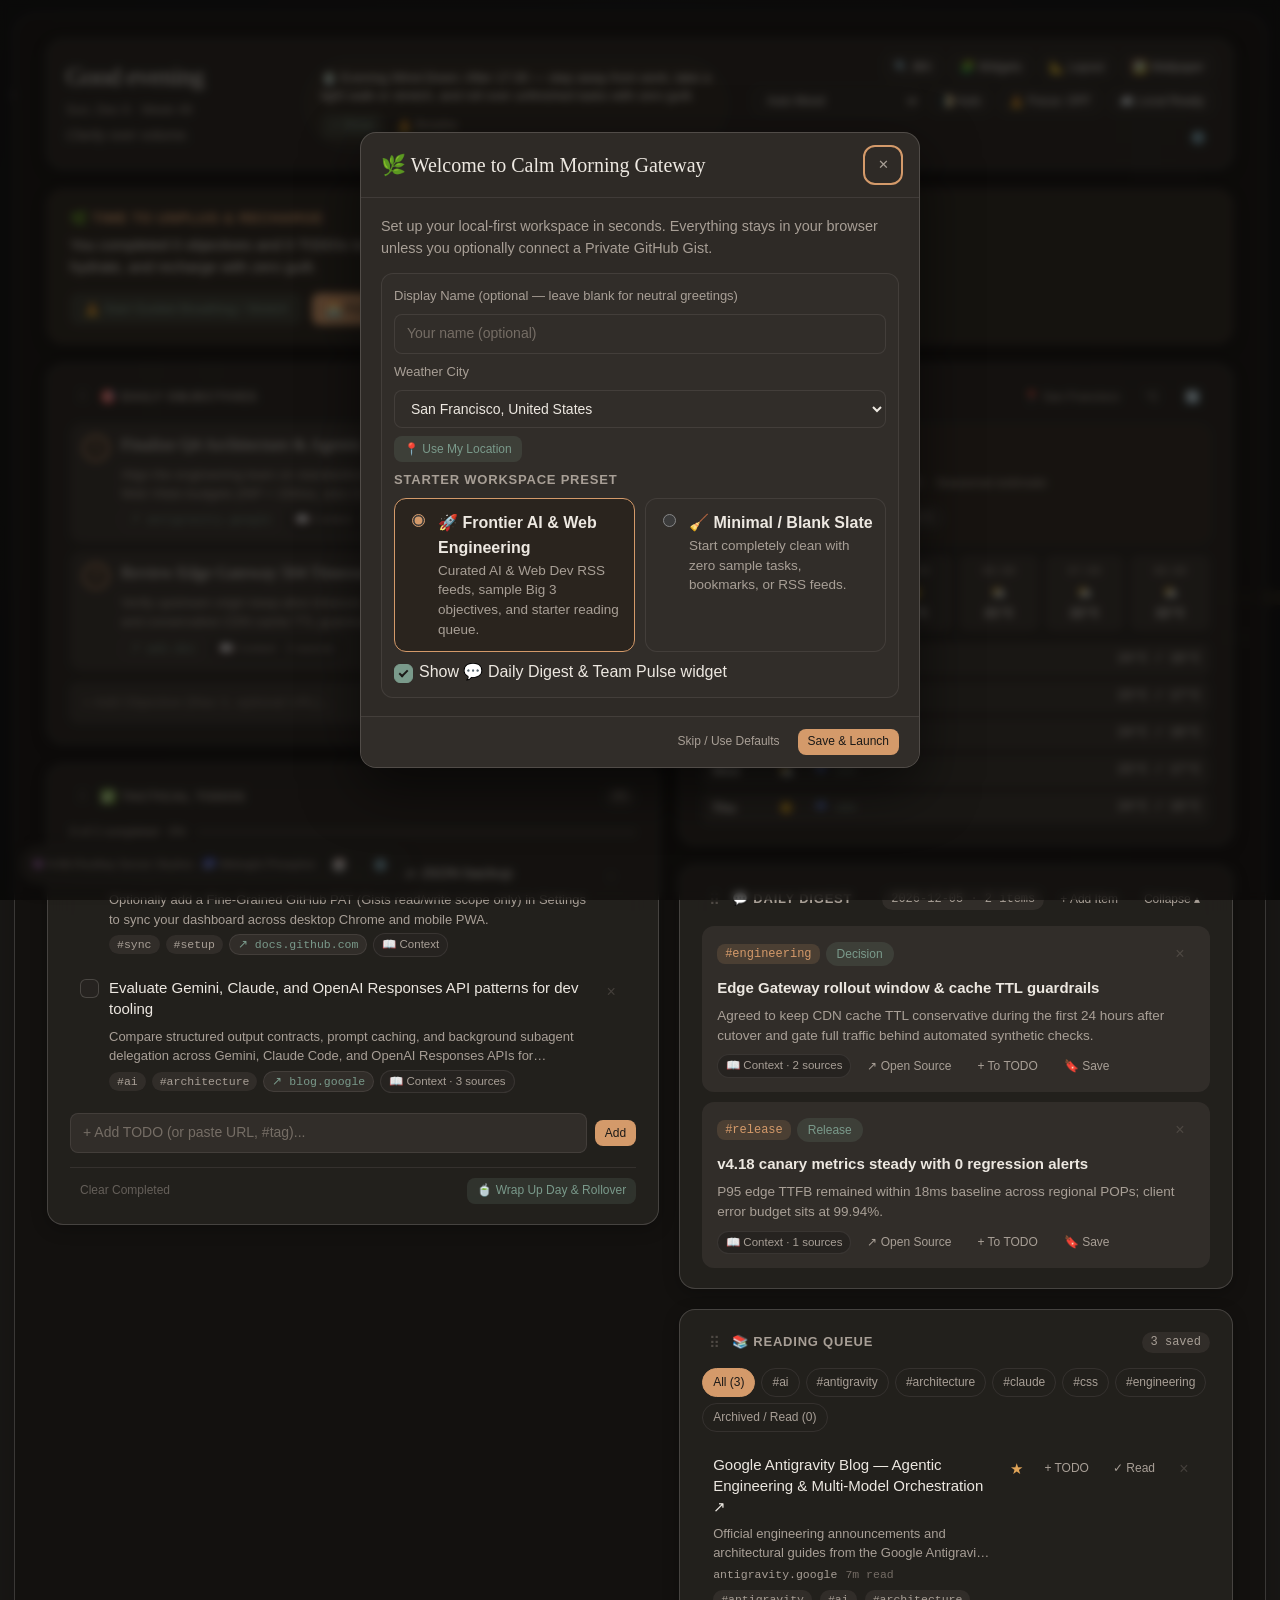
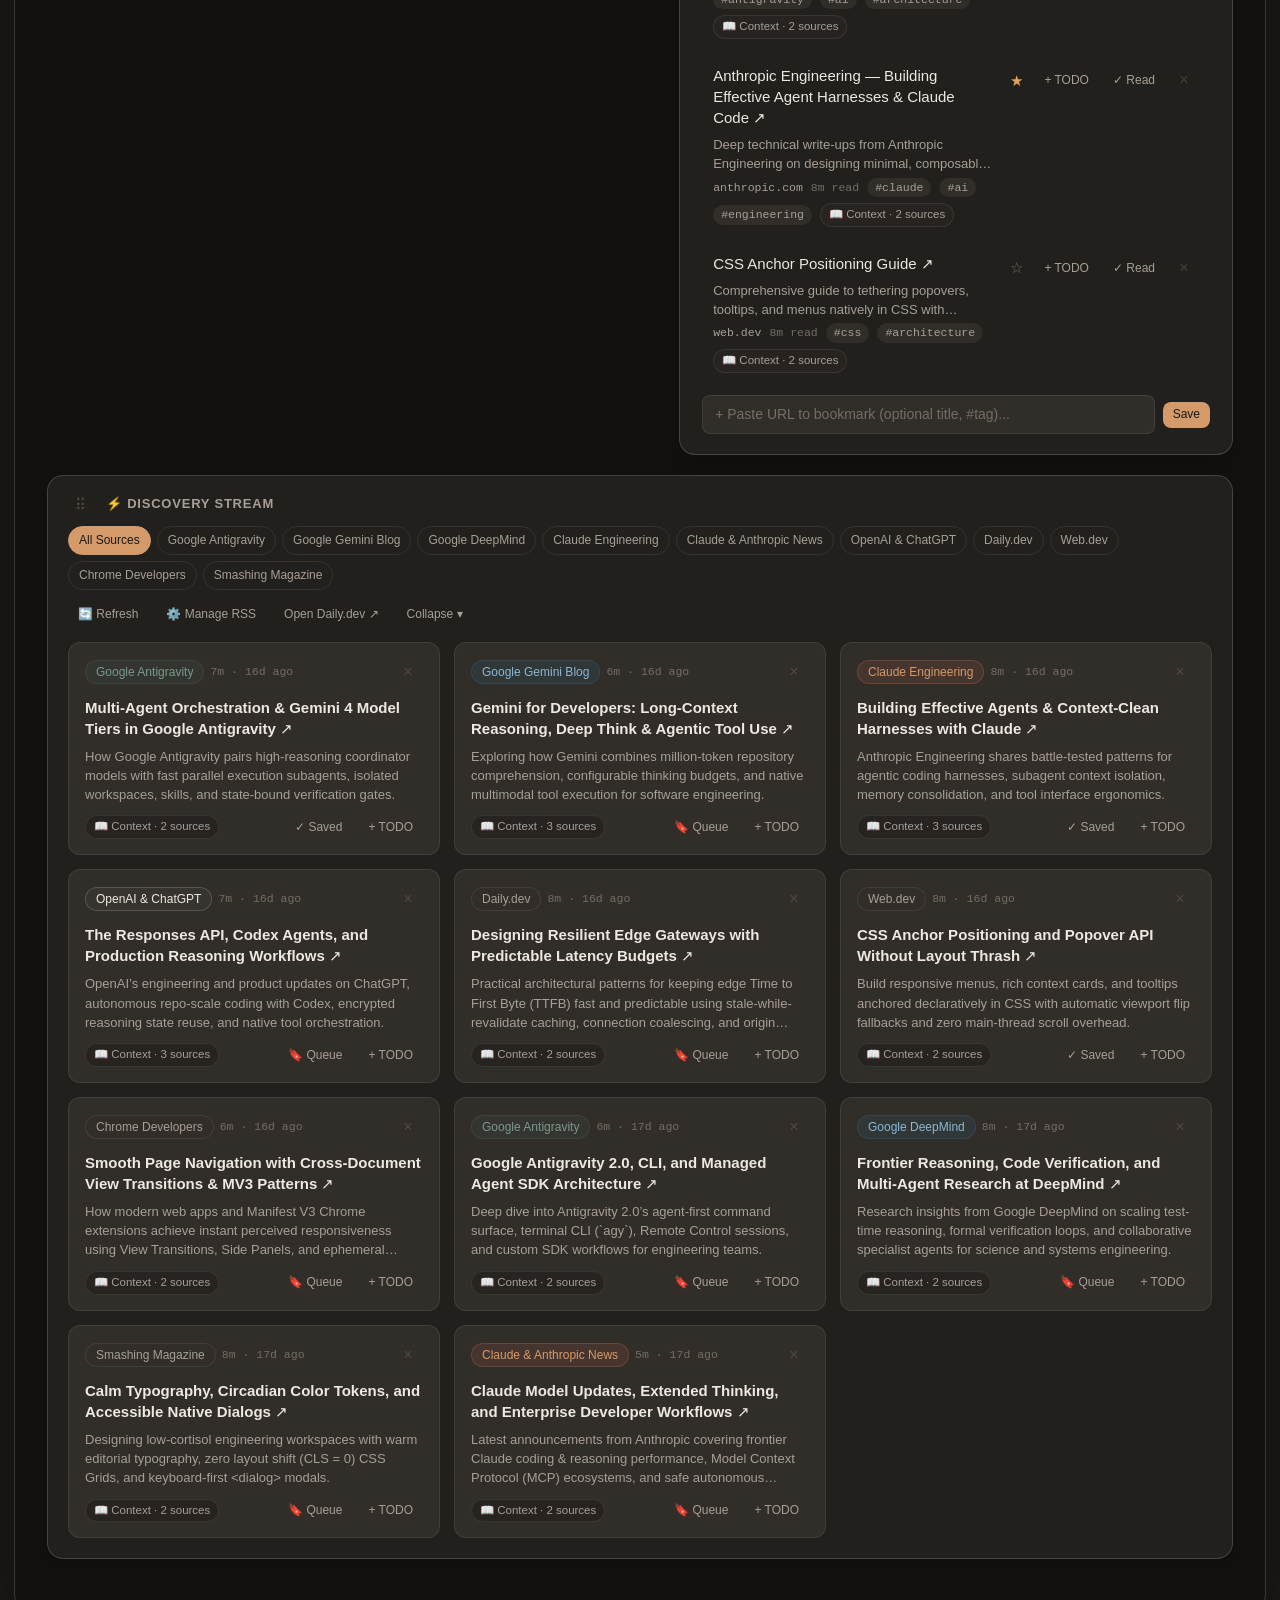
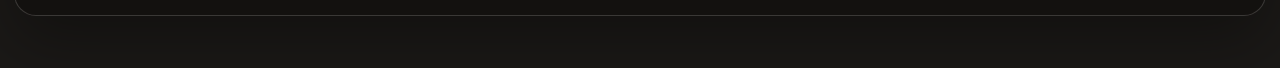
==== index.html @ 8f812d96 "feat: initial public release of Calm Morning Gateway v1.3.0" ====
<!doctype html>
<html lang="en" data-view="newtab" data-mood="morning" data-theme="auto" data-focus="false" data-active-tab="focus" data-layout-edit="false" data-bg-glass="true">
<head>
  <meta charset="utf-8" />
  <meta name="viewport" content="width=device-width, initial-scale=1, viewport-fit=cover" />
  <title>Calm Morning Gateway</title>
  <meta name="description" content="Warm, mindful daily objectives, tactical TODOs, daily digest, weather & widget store, customizable layout, and circadian nerdy wallpapers." />
  <meta name="theme-color" content="#4A6B5D" />
  <meta name="apple-mobile-web-app-capable" content="yes" />
  <meta name="apple-mobile-web-app-status-bar-style" content="default" />
  <meta name="apple-mobile-web-app-title" content="Calm Gateway" />
  <link rel="manifest" href="pwa-manifest.json" />
  <link rel="icon" type="image/png" sizes="48x48" href="icons/icon-48.png" />
  <link rel="apple-touch-icon" sizes="128x128" href="icons/icon-128.png" />
  <link rel="stylesheet" href="css/tokens.css" />
  <link rel="stylesheet" href="css/layout.css" />
  <link rel="stylesheet" href="css/components.css" />
</head>
<body>
  <!-- Ambient Daily-Switching & Time-of-Day Nerdy Background Layer -->
  <div class="gateway-bg-layer" id="gateway-bg-layer" aria-hidden="true">
    <img class="gateway-bg-img is-pixel-art" id="gateway-bg-img" alt="" />
    <div class="gateway-bg-tint" id="gateway-bg-tint"></div>
  </div>

  <div class="gateway-shell" id="gateway-shell" data-active-tab="focus">
    <!-- Top Mindful Header & Wellness Bar -->
    <header class="gateway-header">
      <div class="header-greeting-group">
        <div class="header-greeting-row">
          <h1 class="header-greeting" id="header-greeting">Good morning</h1>
          <span class="header-date" id="header-date"></span>
        </div>
        <p class="header-quote" id="focus-theme-display" role="button" tabindex="0" title="Click to edit daily focus motto">Clarity over volume.</p>
        <form class="quick-add-form" id="focus-theme-form" hidden>
          <input type="text" class="quick-input" id="focus-theme-input" aria-label="Edit daily focus motto" maxlength="120" placeholder="Enter your calm focus motto..." />
          <button type="submit" class="btn btn-primary btn-sm">Save</button>
          <button type="button" class="btn btn-ghost btn-sm" id="focus-theme-cancel-btn">Cancel</button>
        </form>
      </div>

      <div class="wellness-pill" id="wellness-pill" role="region" aria-label="Mindful wellness prompt">
        <span class="wellness-pill-text" id="wellness-pill-text">🌿 Mindful Stretch: Roll your shoulders gently and breathe.</span>
        <span class="wellness-pill-actions">
          <button type="button" class="btn btn-calm btn-sm" id="wellness-done-btn" title="Log break taken">✓ Done</button>
          <button type="button" class="btn btn-ghost btn-sm" id="wellness-breathe-btn" title="Open 60-second breathing guide (w)">🧘 Breathe</button>
        </span>
      </div>

      <div class="header-controls">
        <button type="button" class="btn btn-sm" id="cmd-palette-btn" title="Open Command & Search Palette (⌘K / Ctrl+K)">🔍 ⌘K</button>
        <button type="button" class="btn btn-sm" id="widget-store-btn" title="Open Widget Store — Add or Remove Widgets (u)">🧩 Widgets</button>
        <button type="button" class="btn btn-sm" id="layout-edit-btn" aria-pressed="false" title="Rearrange Components & Customize Layout (l)">📐 Layout</button>
        <button type="button" class="btn btn-sm" id="bg-settings-btn" title="Configure Daily Nerdy Wallpaper & Mood (g)">🖼️ Wallpaper</button>
        <label class="sr-only" for="mood-select">Circadian Mood</label>
        <select class="btn btn-sm" id="mood-select" aria-label="Circadian Mood" title="Select circadian mood (m to cycle)">
          <option value="auto">Auto Mood</option>
          <option value="morning">🌅 Morning Warmth</option>
          <option value="deep-work">🧘 Deep Work Flow</option>
          <option value="evening">🍵 Evening Wind-Down</option>
        </select>
        <button type="button" class="btn btn-sm" id="theme-toggle-btn" title="Cycle Light / Dark theme">🌓 Auto</button>
        <button type="button" class="btn btn-sm" id="focus-mode-btn" aria-pressed="false" title="Toggle Deep-Work Focus Mode (f)">🧘 Focus: OFF</button>
        <button type="button" class="btn btn-sm" id="sync-status-btn" title="Sync with Private GitHub Gist">☁️ Local Ready</button>
        <button type="button" class="btn btn-icon" id="settings-btn" aria-label="Gateway & Sync Settings" title="Sync & Gateway Settings">⚙️</button>
      </div>
    </header>

    <!-- Interactive Layout Customization Banner (visible when 📐 Layout mode is ON) -->
    <section class="layout-customize-bar" id="layout-customize-bar" aria-label="Customize dashboard layout" hidden>
      <div class="layout-customize-hint">
        <span class="pill-badge is-calm">📐 Layout Edit Mode</span>
        <span>Drag any card's <strong>⠿</strong> handle across zones, press <strong>Space</strong> on <strong>⠿</strong> for keyboard arrows, or use the quick zone buttons on each widget.</span>
      </div>
      <div class="inline-add-row">
        <button type="button" class="btn btn-calm btn-sm" id="layout-open-store-btn">🧩 + Add / Remove Widgets</button>
        <button type="button" class="btn btn-ghost btn-sm" id="layout-reset-btn">↺ Reset Default Layout</button>
        <button type="button" class="btn btn-primary btn-sm" id="layout-done-btn">✓ Done</button>
      </div>
    </section>

    <!-- Evening Wind-Down Anti-Overwork Guardian Banner (17:30+) -->
    <section class="evening-guardian-banner" id="evening-guardian-banner" aria-labelledby="evening-guardian-heading" hidden>
      <div class="evening-guardian-content">
        <h2 class="evening-guardian-title" id="evening-guardian-heading">🌿 Time to Unplug &amp; Recharge</h2>
        <p class="evening-guardian-text" id="evening-guardian-text">
          Stepping away protects your creative energy. Take 5 minutes to stretch, hydrate, and close work tabs.
        </p>
      </div>
      <div class="evening-guardian-actions">
        <button type="button" class="btn btn-calm" id="evening-breathe-btn">🧘 Start Guided Breathing / Stretch</button>
        <button type="button" class="btn btn-primary" id="evening-rollover-btn">🌅 Roll Over Remaining Tasks to Tomorrow</button>
      </div>
    </section>

    <!-- Zone 1: Full-Width Top Deck -->
    <div
      class="widget-zone widget-zone-wide"
      id="zone-top"
      data-zone="top"
      data-zone-placeholder="⤢ Full-Width Top Deck — Drag or move any widget here"
    ></div>

    <!-- Zones 2 & 3: Main 2-Column Workspace Grid -->
    <main class="gateway-grid" id="gateway-grid">
      <!-- Left Column -->
      <div
        class="col-execution widget-zone"
        id="zone-left"
        data-zone="left"
        data-zone-placeholder="← Left Column — Drag or move any widget here"
      >
        <!-- Widget: Daily Objectives ("The Big 3") -->
        <section class="card-panel" id="widget-objectives" data-widget-id="objectives" data-mobile-section="focus" aria-labelledby="objectives-heading">
          <div class="card-header">
            <div class="card-title-group">
              <button type="button" class="widget-drag-handle" data-drag-widget="objectives" aria-pressed="false" aria-label="Drag or press Space to reorder Daily Objectives" title="Drag to rearrange · Space + Arrow keys">⠿</button>
              <h2 class="card-title" id="objectives-heading">🎯 Daily Objectives</h2>
            </div>
            <span class="card-badge" id="objectives-badge">0 of 3</span>
          </div>
          <div class="widget-layout-bar" data-layout-bar="objectives"></div>
          <div class="card-body">
            <ul class="objective-list" id="objective-list"></ul>
            <p class="pill-badge is-warning" id="objective-guardrail-hint" hidden>3/3 set — keep focus light</p>
            <form class="quick-add-form" id="objective-add-form">
              <input type="text" class="quick-input" id="objective-input" placeholder="+ Add Objective (Max 3, optional URL)..." aria-label="Add daily objective" />
              <button type="submit" class="btn btn-primary btn-sm">Add</button>
            </form>
          </div>
        </section>

        <!-- Widget: Tactical TODOs -->
        <section class="card-panel" id="widget-todos" data-widget-id="todos" data-mobile-section="focus" aria-labelledby="todos-heading">
          <div class="card-header">
            <div class="card-title-group">
              <button type="button" class="widget-drag-handle" data-drag-widget="todos" aria-pressed="false" aria-label="Drag or press Space to reorder Tactical TODOs" title="Drag to rearrange · Space + Arrow keys">⠿</button>
              <h2 class="card-title" id="todos-heading">✅ Tactical TODOs</h2>
            </div>
            <span class="card-badge" id="todos-badge">0%</span>
          </div>
          <div class="widget-layout-bar" data-layout-bar="todos"></div>
          <div class="card-body">
            <div class="progress-strip">
              <span id="todos-progress-label">0 of 0 completed · 0%</span>
              <div class="progress-bar-track" aria-hidden="true">
                <div class="progress-bar-fill" id="todos-progress-fill"></div>
              </div>
            </div>
            <ul class="todo-list" id="todo-list"></ul>
            <form class="quick-add-form" id="todo-add-form">
              <input type="text" class="quick-input" id="todo-input" placeholder="+ Add TODO (or paste URL, #tag)..." aria-label="Add tactical TODO" />
              <button type="submit" class="btn btn-primary btn-sm">Add</button>
            </form>
          </div>
          <div class="card-footer">
            <button type="button" class="btn btn-ghost btn-sm" id="clear-completed-todos-btn">Clear Completed</button>
            <button type="button" class="btn btn-calm btn-sm" id="rollover-day-btn">🍵 Wrap Up Day &amp; Rollover</button>
          </div>
        </section>
      </div>

      <!-- Right Column -->
      <div
        class="col-knowledge widget-zone"
        id="zone-right"
        data-zone="right"
        data-zone-placeholder="→ Right Column — Drag or move any widget here"
      >
        <!-- Widget: Weather Forecast -->
        <section class="card-panel" id="widget-weather" data-widget-id="weather" data-mobile-section="focus" aria-labelledby="weather-heading">
          <div class="card-header">
            <div class="card-title-group">
              <button type="button" class="widget-drag-handle" data-drag-widget="weather" aria-pressed="false" aria-label="Drag or press Space to reorder Weather Forecast" title="Drag to rearrange · Space + Arrow keys">⠿</button>
              <h2 class="card-title" id="weather-heading">🌤️ Weather Forecast</h2>
            </div>
            <div class="digest-actions">
              <button type="button" class="btn btn-ghost btn-sm" id="weather-city-toggle-btn" aria-expanded="false" title="Change city or location">📍 Weather City</button>
              <button type="button" class="btn btn-ghost btn-sm" id="weather-unit-btn" title="Switch Celsius / Fahrenheit">°C</button>
              <button type="button" class="btn btn-icon btn-sm" id="weather-refresh-btn" aria-label="Refresh weather forecast" title="Refresh weather">🔄</button>
            </div>
          </div>
          <div class="widget-layout-bar" data-layout-bar="weather"></div>
          <div class="card-body">
            <!-- Collapsible City Picker & Search -->
            <div class="inline-add-panel" id="weather-city-panel" hidden>
              <form class="quick-add-form" id="weather-search-form">
                <input type="search" class="quick-input" id="weather-city-input" placeholder="Search city (e.g. London, Tokyo, San Francisco)..." autocomplete="off" aria-label="Search weather city" />
                <button type="submit" class="btn btn-primary btn-sm">Search</button>
                <button type="button" class="btn btn-calm btn-sm" id="weather-geo-btn" title="Use browser geolocation">📍 My Location</button>
              </form>
              <div class="preset-chips-grid" id="weather-preset-cities"></div>
              <ul class="weather-search-results" id="weather-search-results"></ul>
            </div>

            <div class="weather-hero" id="weather-hero">
              <div class="weather-primary">
                <span class="weather-big-icon" id="weather-current-icon">⛅</span>
                <div>
                  <div class="weather-temp-value" id="weather-current-temp">--°C</div>
                  <div class="weather-condition-label" id="weather-current-desc">Loading forecast…</div>
                </div>
              </div>
              <div class="weather-stats-grid" id="weather-stats-grid"></div>
            </div>

            <div class="weather-hourly-strip" id="weather-hourly-strip" aria-label="Upcoming hourly forecast"></div>
            <ul class="weather-daily-list" id="weather-daily-list" aria-label="5-day weather forecast"></ul>
          </div>
        </section>

        <!-- Widget: Daily Digest & Team Pulse (Default Collapsed to 5 Items) -->
        <section class="card-panel" id="widget-slack" data-widget-id="slack" data-mobile-section="digest" aria-labelledby="slack-heading">
          <div class="card-header">
            <div class="card-title-group">
              <button type="button" class="widget-drag-handle" data-drag-widget="slack" aria-pressed="false" aria-label="Drag or press Space to reorder Daily Digest" title="Drag to rearrange · Space + Arrow keys">⠿</button>
              <h2 class="card-title" id="slack-heading">💬 Daily Digest</h2>
            </div>
            <div class="digest-actions">
              <span class="card-badge" id="slack-meta-badge">Latest</span>
              <button type="button" class="btn btn-ghost btn-sm" id="slack-toggle-add-btn" aria-expanded="false">+ Add Item</button>
              <button type="button" class="btn btn-ghost btn-sm" id="slack-body-collapse-btn" aria-expanded="true" title="Collapse or expand entire Daily Digest panel">Collapse ▴</button>
            </div>
          </div>
          <div class="widget-layout-bar" data-layout-bar="slack"></div>
          <div class="card-body">
            <form class="inline-add-panel" id="slack-add-form" hidden>
              <div class="inline-add-row">
                <input type="text" class="quick-input" id="slack-channel-input" placeholder="#engineering" aria-label="Digest channel or topic" />
                <input type="text" class="quick-input" id="slack-badge-input" placeholder="Badge (e.g. Decision, Action Needed)" aria-label="Optional status badge" />
              </div>
              <input type="text" class="quick-input" id="slack-headline-input" placeholder="Headline takeaway..." aria-label="Digest item headline" />
              <input type="text" class="quick-input" id="slack-summary-input" placeholder="Optional concise summary..." aria-label="Digest item summary" />
              <input type="url" class="quick-input" id="slack-url-input" placeholder="Optional thread/PR URL (https:// or obsidian://)..." aria-label="Digest item reference URL" />
              <div class="inline-add-row">
                <button type="submit" class="btn btn-primary btn-sm">Add Digest Item</button>
                <button type="button" class="btn btn-ghost btn-sm" id="slack-cancel-add-btn">Cancel</button>
              </div>
            </form>
            <ul class="digest-list" id="slack-digest-list"></ul>
            <div class="slack-expand-footer" id="slack-expand-footer" hidden>
              <button type="button" class="btn btn-calm btn-sm slack-expand-btn" id="slack-expand-btn" aria-expanded="false">
                Show all items ▾
              </button>
            </div>
          </div>
        </section>

        <!-- Widget: Reading Queue & Bookmarks -->
        <section class="card-panel" id="widget-bookmarks" data-widget-id="bookmarks" data-mobile-section="queue" aria-labelledby="bookmarks-heading">
          <div class="card-header">
            <div class="card-title-group">
              <button type="button" class="widget-drag-handle" data-drag-widget="bookmarks" aria-pressed="false" aria-label="Drag or press Space to reorder Reading Queue" title="Drag to rearrange · Space + Arrow keys">⠿</button>
              <h2 class="card-title" id="bookmarks-heading">📚 Reading Queue</h2>
            </div>
            <span class="card-badge" id="bookmarks-badge">0 saved</span>
          </div>
          <div class="widget-layout-bar" data-layout-bar="bookmarks"></div>
          <div class="card-body">
            <div class="filter-pills" id="bookmark-filter-pills" role="tablist" aria-label="Filter bookmarks by tag or status"></div>
            <ul class="bookmark-list" id="bookmark-list"></ul>
            <form class="quick-add-form" id="bookmark-add-form">
              <input type="text" class="quick-input" id="bookmark-input" placeholder="+ Paste URL to bookmark (optional title, #tag)..." aria-label="Add bookmark URL" />
              <button type="submit" class="btn btn-primary btn-sm">Save</button>
            </form>
          </div>
        </section>
      </div>
    </main>

    <!-- Zone 4: Full-Width Bottom Deck -->
    <div
      class="widget-zone widget-zone-wide"
      id="zone-bottom"
      data-zone="bottom"
      data-zone-placeholder="⤢ Full-Width Bottom Deck — Drag or move any widget here"
    >
      <!-- Widget: Discovery Stream -->
      <section class="discovery-drawer" id="discovery-drawer" data-widget-id="discovery" data-mobile-section="feed" aria-labelledby="discovery-heading">
        <div class="discovery-drawer-header">
          <div class="discovery-drawer-title-group">
            <button type="button" class="widget-drag-handle" data-drag-widget="discovery" aria-pressed="false" aria-label="Drag or press Space to reorder Discovery Stream" title="Drag to rearrange · Space + Arrow keys">⠿</button>
            <h2 class="card-title" id="discovery-heading">⚡ Discovery Stream</h2>
            <div class="filter-pills" id="rss-source-tabs" role="tablist" aria-label="Filter discovery feed sources"></div>
          </div>
          <div class="discovery-drawer-actions">
            <button type="button" class="btn btn-ghost btn-sm" id="rss-refresh-btn">🔄 Refresh</button>
            <button type="button" class="btn btn-ghost btn-sm" id="rss-manage-btn" title="Manage RSS Sources (r)">⚙️ Manage RSS</button>
            <a class="btn btn-ghost btn-sm" id="open-dailydev-link" href="https://app.daily.dev" target="_blank" rel="noopener noreferrer">Open Daily.dev ↗</a>
            <button type="button" class="btn btn-ghost btn-sm" id="rss-collapse-btn" aria-expanded="true">Collapse ▾</button>
          </div>
        </div>
        <div class="widget-layout-bar" data-layout-bar="discovery"></div>
        <div class="discovery-drawer-body">
          <div class="discovery-cards-grid" id="discovery-cards-grid"></div>
        </div>
      </section>
    </div>

    <!-- Off-Stage Widget Parking Pool (Holds unplaced Widget Store widgets cleanly) -->
    <div id="widget-parking-pool" hidden>
      <!-- Widget: Focus Pomodoro Timer -->
      <section class="card-panel" id="widget-pomodoro" data-widget-id="pomodoro" data-mobile-section="focus" aria-labelledby="pomodoro-heading">
        <div class="card-header">
          <div class="card-title-group">
            <button type="button" class="widget-drag-handle" data-drag-widget="pomodoro" aria-pressed="false" aria-label="Drag or press Space to reorder Focus Pomodoro Timer">⠿</button>
            <h2 class="card-title" id="pomodoro-heading">⏱️ Focus Pomodoro</h2>
          </div>
          <span class="card-badge" id="pomo-sessions-badge">0 sprints</span>
        </div>
        <div class="widget-layout-bar" data-layout-bar="pomodoro"></div>
        <div class="card-body">
          <div class="filter-pills" id="pomo-preset-pills">
            <button type="button" class="filter-pill is-active" data-pomo-mins="25" data-pomo-mode="focus">25m Sprint</button>
            <button type="button" class="filter-pill" data-pomo-mins="50" data-pomo-mode="focus">50m Deep Work</button>
            <button type="button" class="filter-pill" data-pomo-mins="5" data-pomo-mode="break">5m Recharge</button>
          </div>
          <div class="pomo-stage">
            <span class="header-date" id="pomo-phase-label">Ready for calm focus</span>
            <div class="pomo-clock-readout" id="pomo-clock-readout">25:00</div>
            <div class="pomo-controls">
              <button type="button" class="btn btn-primary btn-sm" id="pomo-start-btn">▶ Start</button>
              <button type="button" class="btn btn-ghost btn-sm" id="pomo-reset-btn">↺ Reset</button>
            </div>
          </div>
        </div>
      </section>

      <!-- Widget: Global Chapter World Clocks -->
      <section class="card-panel" id="widget-world-clock" data-widget-id="world-clock" data-mobile-section="digest" aria-labelledby="world-clock-heading">
        <div class="card-header">
          <div class="card-title-group">
            <button type="button" class="widget-drag-handle" data-drag-widget="world-clock" aria-pressed="false" aria-label="Drag or press Space to reorder Global Chapter Clocks">⠿</button>
            <h2 class="card-title" id="world-clock-heading">🌍 Global Chapter Clocks</h2>
          </div>
          <button type="button" class="btn btn-ghost btn-sm" id="wc-toggle-add-btn" aria-expanded="false">+ Add TZ</button>
        </div>
        <div class="widget-layout-bar" data-layout-bar="world-clock"></div>
        <div class="card-body">
          <form class="quick-add-form" id="wc-add-form" hidden>
            <select class="quick-input" id="wc-timezone-select" aria-label="Select timezone"></select>
            <button type="submit" class="btn btn-primary btn-sm">Add</button>
          </form>
          <ul class="world-clock-list" id="world-clock-list"></ul>
        </div>
      </section>

      <!-- Widget: Quick Scratchpad -->
      <section class="card-panel" id="widget-scratchpad" data-widget-id="scratchpad" data-mobile-section="focus" aria-labelledby="scratchpad-heading">
        <div class="card-header">
          <div class="card-title-group">
            <button type="button" class="widget-drag-handle" data-drag-widget="scratchpad" aria-pressed="false" aria-label="Drag or press Space to reorder Quick Scratchpad">⠿</button>
            <h2 class="card-title" id="scratchpad-heading">📝 Quick Scratchpad</h2>
          </div>
          <span class="card-badge" id="scratchpad-status-badge">0 words</span>
        </div>
        <div class="widget-layout-bar" data-layout-bar="scratchpad"></div>
        <div class="card-body">
          <textarea class="quick-input scratchpad-textarea" id="scratchpad-textarea" placeholder="Jot down standup notes, incident timestamps, curl snippets, or architecture thoughts (auto-saved locally & synced)..." aria-label="Quick scratchpad"></textarea>
          <div class="card-footer">
            <span class="header-date" id="scratchpad-saved-hint">Auto-saved locally</span>
            <button type="button" class="btn btn-ghost btn-sm" id="scratchpad-clear-btn">Clear Note</button>
          </div>
        </div>
      </section>

      <!-- Widget: Quick Dev Launchpad -->
      <section class="card-panel" id="widget-launchpad" data-widget-id="launchpad" data-mobile-section="queue" aria-labelledby="launchpad-heading">
        <div class="card-header">
          <div class="card-title-group">
            <button type="button" class="widget-drag-handle" data-drag-widget="launchpad" aria-pressed="false" aria-label="Drag or press Space to reorder Quick Dev Launchpad">⠿</button>
            <h2 class="card-title" id="launchpad-heading">🚀 Quick Dev Launchpad</h2>
          </div>
          <button type="button" class="btn btn-ghost btn-sm" id="lp-toggle-add-btn" aria-expanded="false">+ Shortcut</button>
        </div>
        <div class="widget-layout-bar" data-layout-bar="launchpad"></div>
        <div class="card-body">
          <form class="inline-add-panel" id="lp-add-form" hidden>
            <div class="inline-add-row">
              <input type="text" class="quick-input" id="lp-icon-input" placeholder="Icon (e.g. 🔧)" maxlength="4" style="max-width: 84px;" aria-label="Shortcut emoji icon" />
              <input type="text" class="quick-input" id="lp-label-input" placeholder="Label (e.g. Grafana)" required aria-label="Shortcut label" />
            </div>
            <div class="quick-add-form">
              <input type="url" class="quick-input" id="lp-url-input" placeholder="https://... or obsidian://..." required aria-label="Shortcut URL" />
              <button type="submit" class="btn btn-primary btn-sm">Add</button>
            </div>
          </form>
          <div class="launchpad-grid" id="launchpad-grid"></div>
        </div>
      </section>

      <!-- Widget: Daily Micro-Habits -->
      <section class="card-panel" id="widget-habit-tracker" data-widget-id="habit-tracker" data-mobile-section="focus" aria-labelledby="habits-heading">
        <div class="card-header">
          <div class="card-title-group">
            <button type="button" class="widget-drag-handle" data-drag-widget="habit-tracker" aria-pressed="false" aria-label="Drag or press Space to reorder Daily Micro-Habits">⠿</button>
            <h2 class="card-title" id="habits-heading">🌱 Daily Micro-Habits</h2>
          </div>
          <span class="card-badge" id="habits-badge">0/0 today</span>
        </div>
        <div class="widget-layout-bar" data-layout-bar="habit-tracker"></div>
        <div class="card-body">
          <ul class="todo-list" id="habit-list"></ul>
          <form class="quick-add-form" id="habit-add-form">
            <input type="text" class="quick-input" id="habit-input" placeholder="+ Add daily micro-habit..." aria-label="Add daily habit" />
            <button type="submit" class="btn btn-primary btn-sm">Add</button>
          </form>
        </div>
      </section>

      <!-- Widget: System & Sync Telemetry -->
      <section class="card-panel" id="widget-system-pulse" data-widget-id="system-pulse" data-mobile-section="digest" aria-labelledby="telemetry-heading">
        <div class="card-header">
          <div class="card-title-group">
            <button type="button" class="widget-drag-handle" data-drag-widget="system-pulse" aria-pressed="false" aria-label="Drag or press Space to reorder System & Sync Telemetry">⠿</button>
            <h2 class="card-title" id="telemetry-heading">🖥️ System &amp; Sync Telemetry</h2>
          </div>
          <span class="card-badge" id="telemetry-mode-badge">Local-First</span>
        </div>
        <div class="widget-layout-bar" data-layout-bar="system-pulse"></div>
        <div class="card-body">
          <div class="telemetry-grid" id="telemetry-grid"></div>
        </div>
      </section>
    </div>

    <!-- Mobile Bottom Tab Bar (<=767px PWA) -->
    <nav class="mobile-tab-bar" aria-label="Mobile sections">
      <button type="button" class="mobile-tab-btn is-active" data-tab="focus" aria-pressed="true">🎯<span>Focus</span></button>
      <button type="button" class="mobile-tab-btn" data-tab="digest" aria-pressed="false">💬<span>Digest</span></button>
      <button type="button" class="mobile-tab-btn" data-tab="queue" aria-pressed="false">📚<span>Queue</span></button>
      <button type="button" class="mobile-tab-btn" data-tab="feed" aria-pressed="false">⚡<span>Feed</span></button>
    </nav>
  </div>

  <!-- Subtle Floating Wallpaper Status & Quick Shuffle Bar -->
  <div class="bg-floating-bar" id="bg-floating-bar">
    <span id="bg-floating-label">👾 16-Bit Cyber-Bonsai</span>
    <button type="button" class="btn btn-ghost btn-sm" id="bg-quick-shuffle-btn" title="Roll a new random nerdy wallpaper">🎲</button>
    <button type="button" class="btn btn-ghost btn-sm" id="bg-quick-config-btn" title="Configure wallpaper & mood">⚙️</button>
  </div>

  <!-- Native Modal: Widget Store (Add / Remove / Place Any Component) -->
  <dialog class="gateway-modal wide-studio-modal" id="widget-store-modal" closedby="any" aria-labelledby="widget-store-title">
    <div class="modal-header">
      <h2 class="modal-title" id="widget-store-title">🧩 Widget Store &amp; Components</h2>
      <button type="button" class="btn btn-icon" data-close-modal="widget-store-modal" aria-label="Close Widget Store">✕</button>
    </div>
    <div class="modal-body">
      <div class="card-header">
        <div class="filter-pills" id="widget-store-filters" role="tablist" aria-label="Filter widgets"></div>
        <div class="inline-add-row">
          <button type="button" class="btn btn-ghost btn-sm" id="widget-store-customize-btn">📐 Rearrange on Page</button>
          <button type="button" class="btn btn-ghost btn-sm" id="widget-store-reset-btn">↺ Reset Default</button>
        </div>
      </div>
      <div class="widget-store-grid" id="widget-store-grid"></div>
    </div>
    <div class="modal-footer">
      <button type="button" class="btn btn-primary btn-sm" data-close-modal="widget-store-modal">Done</button>
    </div>
  </dialog>

  <!-- Native Modal: Circadian Nerdy Background Studio -->
  <dialog class="gateway-modal wide-studio-modal" id="bg-settings-modal" closedby="any" aria-labelledby="bg-settings-title">
    <div class="modal-header">
      <h2 class="modal-title" id="bg-settings-title">🖼️ Nerdy Wallpaper &amp; Circadian Mood Studio</h2>
      <button type="button" class="btn btn-icon" data-close-modal="bg-settings-modal" aria-label="Close wallpaper settings">✕</button>
    </div>
    <div class="modal-body">
      <div class="bg-preview-stage" id="bg-preview-stage">
        <img class="bg-preview-img" id="bg-preview-img" alt="Active wallpaper preview" />
        <div class="bg-preview-caption">
          <strong id="bg-preview-name">16-Bit Cyber-Bonsai Desk</strong>
          <div class="inline-add-row">
            <span class="pill-badge" id="bg-preview-mood">🌅 Morning Sunrise</span>
            <button type="button" class="btn btn-primary btn-sm" id="bg-modal-shuffle-btn">🎲 Shuffle Now</button>
          </div>
        </div>
      </div>

      <div class="inline-add-panel">
        <div class="bg-slider-grid">
          <label class="bg-slider-field" for="bg-mode-select">
            <span>Rotation Mode</span>
            <select class="quick-input" id="bg-mode-select">
              <option value="daily-random">🎲 Random Switch Every Day</option>
              <option value="pinned">📌 Pin Selected Scene</option>
              <option value="custom-only">🌐 Custom Image URLs Only</option>
              <option value="off">🚫 Off (Clean Studio Canvas)</option>
            </select>
          </label>
          <label class="bg-slider-field" for="bg-mood-sync-select">
            <span>Time-of-Day Mood &amp; Lighting</span>
            <select class="quick-input" id="bg-mood-sync-select">
              <option value="auto">🕒 Auto (Follow Time of Day)</option>
              <option value="morning">🌅 Morning Sunrise</option>
              <option value="deep-work">🧘 Daylight Deep-Work</option>
              <option value="evening">🍵 Twilight Wind-Down</option>
              <option value="night">🌌 Midnight Phosphor</option>
            </select>
          </label>
        </div>

        <div class="bg-slider-grid">
          <label class="bg-slider-field" for="bg-opacity-range">
            <span id="bg-opacity-label">Wallpaper Intensity: 42%</span>
            <input type="range" id="bg-opacity-range" min="10" max="90" step="2" value="42" />
          </label>
          <label class="bg-slider-field" for="bg-blur-range">
            <span id="bg-blur-label">Backdrop Blur: 0px (Crisp Pixel)</span>
            <input type="range" id="bg-blur-range" min="0" max="16" step="1" value="0" />
          </label>
        </div>

        <div class="inline-add-row">
          <label class="wellness-pill-text">
            <input type="checkbox" class="tactile-checkbox" id="bg-glass-checkbox" checked />
            <span>Frosted Glass Cards (translucent panels over wallpaper)</span>
          </label>
        </div>
      </div>

      <div class="inline-add-panel">
        <strong class="card-title">Enabled Nerdy Themes for Daily Random Switch</strong>
        <div class="preset-chips-grid" id="bg-category-chips"></div>
      </div>

      <div class="context-section">
        <h3 class="context-section-label">🎨 Built-In Nerdy Artworks (Click to Preview / Pin)</h3>
        <div class="bg-gallery-grid" id="bg-gallery-grid"></div>
      </div>

      <div class="inline-add-panel">
        <strong class="card-title">🌐 Add Custom Nerdy / Pixel Wallpaper URL</strong>
        <form class="quick-add-form" id="bg-custom-add-form">
          <input type="text" class="quick-input" id="bg-custom-name-input" placeholder="Name (e.g. Cyberpunk Matrix)" aria-label="Custom wallpaper name" style="max-width: 200px;" />
          <input type="url" class="quick-input" id="bg-custom-url-input" placeholder="https://example.com/wallpaper.png" required aria-label="Custom wallpaper HTTPS URL" />
          <label class="wellness-pill-text" title="Render with crisp pixel scaling">
            <input type="checkbox" class="tactile-checkbox" id="bg-custom-pixel-checkbox" />
            <span>Pixel</span>
          </label>
          <button type="submit" class="btn btn-primary btn-sm">+ Add</button>
        </form>
        <ul class="source-cards-list" id="bg-custom-list"></ul>
      </div>
    </div>
    <div class="modal-footer">
      <button type="button" class="btn btn-primary btn-sm" data-close-modal="bg-settings-modal">Done</button>
    </div>
  </dialog>

  <!-- Native Modal: Command Palette (⌘K / Ctrl+K) -->
  <dialog class="gateway-modal" id="cmd-palette-modal" closedby="any" aria-labelledby="cmd-palette-title">
    <div class="modal-header">
      <h2 class="modal-title" id="cmd-palette-title">Quick Command &amp; Search</h2>
      <button type="button" class="btn btn-icon" data-close-modal="cmd-palette-modal" aria-label="Close command palette">✕</button>
    </div>
    <div class="modal-body">
      <input type="search" class="quick-input" id="cmd-palette-input" placeholder="Search bookmarks, TODOs, widgets, wallpapers, Slack, RSS, or commands..." autocomplete="off" aria-label="Search commands and items" />
      <div class="cmd-palette-list" id="cmd-palette-list" role="listbox" aria-label="Search results"></div>
    </div>
    <div class="modal-footer">
      <span class="cmd-shortcut">↑↓ Navigate</span>
      <span class="cmd-shortcut">↵ Open / Run</span>
      <span class="cmd-shortcut">Esc Close</span>
    </div>
  </dialog>

  <!-- Native Modal: Manage RSS Sources -->
  <dialog class="gateway-modal" id="rss-manager-modal" closedby="any" aria-labelledby="rss-manager-title">
    <div class="modal-header">
      <h2 class="modal-title" id="rss-manager-title">Manage Discovery &amp; AI Blog Sources</h2>
      <button type="button" class="btn btn-icon" data-close-modal="rss-manager-modal" aria-label="Close RSS manager">✕</button>
    </div>
    <div class="modal-body">
      <div class="inline-add-panel">
        <strong class="card-title">Starter Packs &amp; OPML Portability</strong>
        <div class="inline-add-row">
          <button type="button" class="btn btn-calm btn-sm" id="rss-restore-pack-btn">✨ Restore AI &amp; Web Starter Pack</button>
          <button type="button" class="btn btn-ghost btn-sm" id="rss-clear-pack-btn">🧹 Clear All Sources</button>
        </div>
        <div class="inline-add-row">
          <button type="button" class="btn btn-ghost btn-sm" id="rss-import-opml-file-btn">📥 Import OPML / JSON</button>
          <input type="file" id="rss-import-opml-input" accept=".opml,.xml,.json,application/xml,text/xml,application/json" hidden />
          <button type="button" class="btn btn-ghost btn-sm" id="rss-toggle-opml-paste-btn" aria-expanded="false">📋 Paste OPML / JSON</button>
          <button type="button" class="btn btn-ghost btn-sm" id="rss-export-opml-btn">📤 Export OPML</button>
        </div>
        <form class="inline-add-panel" id="rss-opml-paste-form" hidden>
          <textarea class="quick-input context-textarea" id="rss-opml-paste-textarea" placeholder="Paste OPML 2.0 XML (&lt;opml&gt;...&lt;/opml&gt;) or JSON feed array..." aria-label="Paste OPML or JSON feed list"></textarea>
          <div class="inline-add-row">
            <select class="quick-input" id="rss-opml-mode-select" aria-label="OPML import mode" style="max-width: 190px;">
              <option value="merge">Merge with existing</option>
              <option value="replace">Replace current feeds</option>
            </select>
            <button type="submit" class="btn btn-primary btn-sm">Import Feeds</button>
            <button type="button" class="btn btn-ghost btn-sm" id="rss-opml-paste-cancel-btn">Cancel</button>
          </div>
        </form>
      </div>
      <div class="inline-add-panel">
        <strong class="card-title">1-Click Frontier AI &amp; Web Engineering Presets</strong>
        <div class="preset-chips-grid" id="rss-preset-chips"></div>
      </div>
      <ul class="digest-list" id="rss-sources-list"></ul>
      <form class="inline-add-panel" id="rss-add-source-form">
        <strong class="card-title">Add Custom RSS / Atom / Blog URL</strong>
        <div class="inline-add-row">
          <input type="text" class="quick-input" id="rss-source-name" placeholder="Feed Name (e.g. GitLab Engineering)" required aria-label="Feed name" />
          <input type="text" class="quick-input" id="rss-source-category" placeholder="Category (e.g. claude, gemini, web)" aria-label="Feed category" />
        </div>
        <input type="url" class="quick-input" id="rss-source-xml-url" placeholder="RSS / Atom XML or Blog URL (https://...)" required aria-label="RSS XML URL" />
        <input type="url" class="quick-input" id="rss-source-site-url" placeholder="Homepage URL (optional, https://...)" aria-label="Feed homepage URL" />
        <div class="inline-add-row">
          <button type="submit" class="btn btn-primary btn-sm">+ Add Source</button>
        </div>
      </form>
    </div>
    <div class="modal-footer">
      <button type="button" class="btn btn-primary btn-sm" data-close-modal="rss-manager-modal">Done</button>
    </div>
  </dialog>

  <!-- Native Modal: Item Context, Takeaways & Sources Reader -->
  <dialog class="gateway-modal context-reader-modal" id="item-context-modal" closedby="any" aria-labelledby="ctx-modal-title">
    <div class="modal-header">
      <div class="digest-badges" id="ctx-modal-badges"></div>
      <button type="button" class="btn btn-icon" data-close-modal="item-context-modal" aria-label="Close item context">✕</button>
    </div>
    <div class="modal-body">
      <h2 class="context-reader-headline" id="ctx-modal-title">Item Title</h2>
      <div class="context-reader-submeta" id="ctx-modal-submeta"></div>
      <div class="context-reader-actions" id="ctx-modal-actions"></div>

      <section class="context-section" id="ctx-summary-section">
        <h3 class="context-section-label">📖 Context &amp; Summary</h3>
        <p class="context-prose" id="ctx-modal-prose"></p>
      </section>

      <section class="context-section" id="ctx-keypoints-section" hidden>
        <h3 class="context-section-label">✨ Key Takeaways &amp; Decisions</h3>
        <ul class="context-keypoints-list" id="ctx-modal-keypoints"></ul>
      </section>

      <section class="context-section" id="ctx-sources-section">
        <h3 class="context-section-label">🔗 Connected Sources &amp; References</h3>
        <ul class="source-cards-list" id="ctx-modal-sources"></ul>
        <form class="quick-add-form" id="ctx-add-source-form" hidden>
          <input type="text" class="quick-input" id="ctx-source-label-input" placeholder="Label (e.g. RFC Doc, GitLab MR)" aria-label="Source label" />
          <input type="url" class="quick-input" id="ctx-source-url-input" placeholder="https://... or obsidian://..." required aria-label="Source URL" />
          <button type="submit" class="btn btn-primary btn-sm">+ Attach</button>
        </form>
      </section>

      <form class="inline-add-panel" id="ctx-edit-form" hidden>
        <strong class="card-title">✏️ Edit Title, Context &amp; Takeaways</strong>
        <label for="ctx-edit-title" class="header-date">Title / Headline</label>
        <input type="text" class="quick-input" id="ctx-edit-title" required />
        <label for="ctx-edit-context" class="header-date">Background Context &amp; Notes</label>
        <textarea class="quick-input context-textarea" id="ctx-edit-context" placeholder="Add architectural context, meeting notes, or why this matters..."></textarea>
        <label for="ctx-edit-keypoints" class="header-date">Key Takeaways (one bullet per line)</label>
        <textarea class="quick-input context-textarea" id="ctx-edit-keypoints" placeholder="First key takeaway&#10;Second decision or action item"></textarea>
        <div class="inline-add-row">
          <button type="submit" class="btn btn-primary btn-sm">Save Changes</button>
          <button type="button" class="btn btn-ghost btn-sm" id="ctx-edit-cancel-btn">Cancel</button>
        </div>
      </form>
    </div>
    <div class="modal-footer">
      <button type="button" class="btn btn-ghost btn-sm" data-close-modal="item-context-modal">Close</button>
    </div>
  </dialog>

  <!-- Native Modal: GitHub Gist Sync & Gateway Settings -->
  <dialog class="gateway-modal" id="sync-settings-modal" closedby="any" aria-labelledby="sync-settings-title">
    <div class="modal-header">
      <h2 class="modal-title" id="sync-settings-title">Sync &amp; Gateway Settings</h2>
      <button type="button" class="btn btn-icon" data-close-modal="sync-settings-modal" aria-label="Close settings">✕</button>
    </div>
    <div class="modal-body">
      <form class="inline-add-panel" id="sync-settings-form">
        <strong class="card-title">Profile &amp; Private GitHub Gist Sync</strong>
        <label for="settings-user-name" class="header-date">Display Name</label>
        <input type="text" class="quick-input" id="settings-user-name" placeholder="Your name (optional)" />

        <label for="sync-github-pat" class="header-date">GitHub Fine-Grained PAT (stored locally only, never uploaded to Gist)</label>
        <input type="password" class="quick-input" id="sync-github-pat" placeholder="github_pat_..." autocomplete="off" />

        <label for="sync-gist-id" class="header-date">Private Gist ID (leave blank to auto-create)</label>
        <input type="text" class="quick-input" id="sync-gist-id" placeholder="e.g. a1b2c3d4e5f6..." autocomplete="off" />

        <p class="header-date" id="sync-modal-status">Status: Local Ready</p>

        <div class="inline-add-row">
          <button type="submit" class="btn btn-primary btn-sm" id="sync-now-modal-btn">Create / Sync Private Gist Now</button>
          <button type="button" class="btn btn-ghost btn-sm" id="save-sync-only-btn">Save Locally</button>
        </div>
      </form>

      <form class="inline-add-panel" id="digest-settings-form">
        <strong class="card-title">Daily Digest &amp; Custom JSON Feed</strong>
        <label for="digest-title-input" class="header-date">Widget Title</label>
        <input type="text" class="quick-input" id="digest-title-input" maxlength="60" placeholder="Daily Digest" />

        <label for="digest-feed-url-input" class="header-date">Optional Custom Digest JSON URL (HTTPS endpoint)</label>
        <input type="url" class="quick-input" id="digest-feed-url-input" placeholder="https://example.com/daily-digest.json" autocomplete="off" />

        <div class="inline-add-row">
          <button type="submit" class="btn btn-primary btn-sm" id="save-digest-config-btn">Save &amp; Fetch Digest</button>
          <button type="button" class="btn btn-ghost btn-sm" id="clear-digest-url-btn">Clear URL</button>
        </div>
      </form>

      <div class="inline-add-panel">
        <strong class="card-title">Workspace Setup &amp; Starter Presets</strong>
        <div class="inline-add-row">
          <button type="button" class="btn btn-calm btn-sm" id="open-onboarding-btn">👋 Re-open Welcome Setup</button>
          <button type="button" class="btn btn-ghost btn-sm" id="restore-starter-pack-btn">✨ Restore AI &amp; Web Pack</button>
          <button type="button" class="btn btn-ghost btn-sm" id="reset-minimal-slate-btn">🧹 Switch to Minimal Slate</button>
        </div>
      </div>

      <div class="inline-add-panel">
        <strong class="card-title">iPhone / iPad PWA URL Hint</strong>
        <p class="digest-summary" id="pwa-url-hint-text">Open the hosted PWA URL on iPhone/iPad Safari and tap Share → Add to Home Screen.</p>
        <div class="inline-add-row">
          <input type="text" class="quick-input" id="pwa-url-hint-input" readonly aria-label="PWA URL" />
          <button type="button" class="btn btn-ghost btn-sm" id="copy-pwa-url-btn">Copy URL</button>
        </div>
      </div>

      <div class="inline-add-panel">
        <strong class="card-title">JSON Backup &amp; Restore</strong>
        <div class="inline-add-row">
          <button type="button" class="btn btn-sm" id="export-json-btn">Export Clean JSON Backup</button>
          <button type="button" class="btn btn-sm" id="import-json-btn">Import JSON Backup</button>
          <input type="file" id="import-json-input" accept="application/json,.json" hidden />
        </div>
      </div>
    </div>
    <div class="modal-footer">
      <button type="button" class="btn btn-ghost btn-sm" data-close-modal="sync-settings-modal">Close</button>
    </div>
  </dialog>

  <!-- Native Modal: First-Run Welcome & Quick Profile Setup -->
  <dialog class="gateway-modal" id="onboarding-modal" closedby="any" aria-labelledby="onboarding-title">
    <div class="modal-header">
      <h2 class="modal-title" id="onboarding-title">🌿 Welcome to Calm Morning Gateway</h2>
      <button type="button" class="btn btn-icon" data-close-modal="onboarding-modal" aria-label="Close welcome setup">✕</button>
    </div>
    <div class="modal-body">
      <p class="onboarding-intro">Set up your local-first workspace in seconds. Everything stays in your browser unless you optionally connect a Private GitHub Gist.</p>
      <form class="inline-add-panel" id="onboarding-form">
        <label for="onboarding-user-name" class="header-date">Display Name (optional — leave blank for neutral greetings)</label>
        <input type="text" class="quick-input" id="onboarding-user-name" maxlength="60" placeholder="Your name (optional)" />

        <label for="onboarding-weather-select" class="header-date">Weather City</label>
        <div class="inline-add-row">
          <select class="quick-input" id="onboarding-weather-select" aria-label="Select weather city"></select>
          <button type="button" class="btn btn-calm btn-sm" id="onboarding-geo-btn">📍 Use My Location</button>
        </div>
        <span class="header-date" id="onboarding-geo-status" hidden></span>

        <strong class="card-title">Starter Workspace Preset</strong>
        <div class="preset-choice-grid">
          <label class="preset-choice-card">
            <input type="radio" name="onboarding-preset" value="ai-web" checked />
            <div>
              <strong>🚀 Frontier AI &amp; Web Engineering</strong>
              <p class="digest-summary">Curated AI &amp; Web Dev RSS feeds, sample Big 3 objectives, and starter reading queue.</p>
            </div>
          </label>
          <label class="preset-choice-card">
            <input type="radio" name="onboarding-preset" value="minimal" />
            <div>
              <strong>🧹 Minimal / Blank Slate</strong>
              <p class="digest-summary">Start completely clean with zero sample tasks, bookmarks, or RSS feeds.</p>
            </div>
          </label>
        </div>

        <label class="wellness-pill-text">
          <input type="checkbox" class="tactile-checkbox" id="onboarding-digest-toggle" checked />
          <span>Show 💬 Daily Digest &amp; Team Pulse widget</span>
        </label>
      </form>
    </div>
    <div class="modal-footer">
      <button type="button" class="btn btn-ghost btn-sm" id="onboarding-skip-btn">Skip / Use Defaults</button>
      <button type="submit" class="btn btn-primary btn-sm" form="onboarding-form" id="onboarding-save-btn">Save &amp; Launch</button>
    </div>
  </dialog>

  <!-- Native Modal: 60s Mindful Breathing (4-4-6) -->
  <dialog class="gateway-modal" id="breathing-modal" closedby="any" aria-labelledby="breathing-modal-title">
    <div class="modal-header">
      <h2 class="modal-title" id="breathing-modal-title">60s Mindful Breathing (4-4-6)</h2>
      <button type="button" class="btn btn-icon" data-close-modal="breathing-modal" aria-label="Close breathing guide">✕</button>
    </div>
    <div class="modal-body">
      <div class="breathing-stage">
        <div class="breathing-orb phase-inhale" id="breathing-orb">
          <span class="breathing-timer-count" id="breathing-countdown">4s</span>
        </div>
        <p class="breathing-phase-label" id="breathing-phase-label">Inhale slowly through your nose</p>
        <p class="header-date" id="breathing-total-label">60s remaining · 4s inhale · 4s hold · 6s exhale</p>
        <div class="progress-bar-track" style="width: 100%; max-width: 320px;" aria-hidden="true">
          <div class="progress-bar-fill" id="breathing-progress-fill"></div>
        </div>
      </div>
    </div>
    <div class="modal-footer">
      <button type="button" class="btn btn-calm" id="breathing-complete-btn">✓ Finish &amp; Log Break</button>
      <button type="button" class="btn btn-ghost" data-close-modal="breathing-modal">Close</button>
    </div>
  </dialog>

  <!-- Polite ARIA Toast Region -->
  <div class="toast-region" id="toast-region" aria-live="polite" aria-atomic="true"></div>

  <script type="module" src="js/app.js"></script>
</body>
</html>
---- css/tokens.css ----
/* ==========================================================================
   Calm Morning Gateway — Circadian Design Tokens & Base Reset
   Biophilic Warm Studio Palette: Morning Warmth · Deep Work Flow · Evening Cedar
   ========================================================================== */

:root,
:root[data-mood="morning"] {
  color-scheme: light;

  /* Surfaces */
  --bg-canvas: #FAF6F0;
  --bg-shell-container: rgba(246, 241, 233, 0.88);
  --bg-surface: #FFFFFF;
  --bg-surface-glass: rgba(255, 255, 255, 0.94);
  --bg-subtle: #F2ECE1;
  --bg-wellness: #EBF3EE;
  --bg-wellness-glass: rgba(235, 243, 238, 0.95);
  --bg-elevated: #FFFFFF;
  --drop-marker-color: #C86D51;

  /* Text */
  --text-primary: #2B2623;
  --text-secondary: #6E655F;
  --text-muted: #9C928B;
  --text-on-accent: #FFFFFF;

  /* Accents & Status */
  --accent-primary: #C86D51;
  --accent-primary-hover: #B45C40;
  --accent-primary-soft: rgba(200, 109, 81, 0.12);
  --accent-calm: #4A6B5D;
  --accent-calm-soft: rgba(74, 107, 93, 0.12);
  --accent-danger: #B84A39;
  --accent-danger-soft: rgba(184, 74, 57, 0.12);
  --accent-warning: #C4843D;
  --accent-warning-soft: rgba(196, 132, 61, 0.14);

  /* Chrome & Geometry */
  --border-subtle: rgba(43, 38, 35, 0.08);
  --border-strong: rgba(43, 38, 35, 0.16);
  --shadow-card: 0 2px 10px rgba(43, 38, 35, 0.04);
  --shadow-modal: 0 18px 48px rgba(43, 38, 35, 0.16);
  --backdrop-overlay: rgba(43, 38, 35, 0.34);

  --radius-sm: 8px;
  --radius-md: 12px;
  --radius-lg: 16px;
  --radius-pill: 999px;

  /* Zero-Network Editorial & UI Font Stacks */
  --font-serif: 'Instrument Serif', 'Newsreader', 'Georgia', ui-serif, serif;
  --font-sans: 'Inter', -apple-system, BlinkMacSystemFont, 'SF Pro Text', 'Segoe UI', Roboto, sans-serif;
  --font-mono: 'JetBrains Mono', 'SF Mono', ui-monospace, SFMono-Regular, Menlo, monospace;

  /* Smooth Circadian Theme Transition */
  --transition-theme: background-color 400ms ease, color 400ms ease, border-color 400ms ease, box-shadow 400ms ease;

  /* Scrollbars */
  --scrollbar-thumb: rgba(43, 38, 35, 0.18);
  --scrollbar-thumb-hover: rgba(43, 38, 35, 0.32);
}

:root[data-mood="deep-work"] {
  color-scheme: light;

  --bg-canvas: #F3EFEA;
  --bg-shell-container: rgba(238, 233, 226, 0.88);
  --bg-surface: #FAF8F5;
  --bg-surface-glass: rgba(250, 248, 245, 0.94);
  --bg-subtle: #EAE4DC;
  --bg-wellness: #E8F0EC;
  --bg-wellness-glass: rgba(232, 240, 236, 0.95);
  --bg-elevated: #FFFFFF;
  --drop-marker-color: #4A6B5D;

  --text-primary: #26221F;
  --text-secondary: #68605A;
  --text-muted: #948B84;
  --text-on-accent: #FFFFFF;

  --accent-primary: #4A6B5D;
  --accent-primary-hover: #3D5A4E;
  --accent-primary-soft: rgba(74, 107, 93, 0.12);
  --accent-calm: #3E5C50;
  --accent-calm-soft: rgba(62, 92, 80, 0.13);
  --accent-danger: #B84A39;
  --accent-danger-soft: rgba(184, 74, 57, 0.12);
  --accent-warning: #C4843D;
  --accent-warning-soft: rgba(196, 132, 61, 0.14);

  --border-subtle: rgba(43, 38, 35, 0.07);
  --border-strong: rgba(43, 38, 35, 0.15);
  --shadow-card: 0 1px 4px rgba(43, 38, 35, 0.03);
  --shadow-modal: 0 18px 48px rgba(43, 38, 35, 0.14);
}

/* System Dark Preference when data-theme="auto" (or unset) */
@media (prefers-color-scheme: dark) {
  :root[data-theme="auto"],
  :root:not([data-theme]) {
    color-scheme: dark;

    --bg-canvas: #1B1917;
    --bg-shell-container: rgba(18, 16, 15, 0.84);
    --bg-surface: #262320;
    --bg-surface-glass: rgba(36, 33, 30, 0.94);
    --bg-subtle: #312D29;
    --bg-wellness: #2A241E;
    --bg-wellness-glass: rgba(42, 36, 30, 0.95);
    --bg-elevated: #2E2A26;
    --drop-marker-color: #D49A6A;

    --text-primary: #EDE8E1;
    --text-secondary: #A89F96;
    --text-muted: #756D65;
    --text-on-accent: #1B1917;

    --accent-primary: #D49A6A;
    --accent-primary-hover: #E0AA7B;
    --accent-primary-soft: rgba(212, 154, 106, 0.16);
    --accent-calm: #7A9A8B;
    --accent-calm-soft: rgba(122, 154, 139, 0.16);
    --accent-danger: #D96B59;
    --accent-danger-soft: rgba(217, 107, 89, 0.16);
    --accent-warning: #E0A458;
    --accent-warning-soft: rgba(224, 164, 88, 0.16);

    --border-subtle: rgba(237, 232, 225, 0.09);
    --border-strong: rgba(237, 232, 225, 0.18);
    --shadow-card: 0 4px 16px rgba(0, 0, 0, 0.25);
    --shadow-modal: 0 20px 56px rgba(0, 0, 0, 0.55);
    --backdrop-overlay: rgba(12, 10, 9, 0.62);

    --scrollbar-thumb: rgba(237, 232, 225, 0.16);
    --scrollbar-thumb-hover: rgba(237, 232, 225, 0.3);
  }
}

/* Evening Wind-Down (17:30+) & Explicit Dark Mode: Warm Cedar Night */
:root[data-mood="evening"],
:root[data-theme="dark"] {
  color-scheme: dark;

  --bg-canvas: #1B1917;
  --bg-shell-container: rgba(18, 16, 15, 0.84);
  --bg-surface: #262320;
  --bg-surface-glass: rgba(36, 33, 30, 0.94);
  --bg-subtle: #312D29;
  --bg-wellness: #2A241E;
  --bg-wellness-glass: rgba(42, 36, 30, 0.95);
  --bg-elevated: #2E2A26;
  --drop-marker-color: #D49A6A;

  --text-primary: #EDE8E1;
  --text-secondary: #A89F96;
  --text-muted: #756D65;
  --text-on-accent: #1B1917;

  --accent-primary: #D49A6A;
  --accent-primary-hover: #E0AA7B;
  --accent-primary-soft: rgba(212, 154, 106, 0.16);
  --accent-calm: #7A9A8B;
  --accent-calm-soft: rgba(122, 154, 139, 0.16);
  --accent-danger: #D96B59;
  --accent-danger-soft: rgba(217, 107, 89, 0.16);
  --accent-warning: #E0A458;
  --accent-warning-soft: rgba(224, 164, 88, 0.16);

  --border-subtle: rgba(237, 232, 225, 0.09);
  --border-strong: rgba(237, 232, 225, 0.18);
  --shadow-card: 0 4px 16px rgba(0, 0, 0, 0.25);
  --shadow-modal: 0 20px 56px rgba(0, 0, 0, 0.55);
  --backdrop-overlay: rgba(12, 10, 9, 0.62);

  --scrollbar-thumb: rgba(237, 232, 225, 0.16);
  --scrollbar-thumb-hover: rgba(237, 232, 225, 0.3);
}

/* Explicit Light Override during Evening Wind-Down: Warm Amber Cream */
:root[data-mood="evening"][data-theme="light"] {
  color-scheme: light;

  --bg-canvas: #FBF5EC;
  --bg-shell-container: rgba(248, 241, 230, 0.88);
  --bg-surface: #FFFDF9;
  --bg-surface-glass: rgba(255, 253, 249, 0.94);
  --bg-subtle: #F3E9DB;
  --bg-wellness: #F4EDE1;
  --bg-wellness-glass: rgba(244, 237, 225, 0.95);
  --bg-elevated: #FFFFFF;
  --drop-marker-color: #B86B3B;

  --text-primary: #2D2520;
  --text-secondary: #6F6258;
  --text-muted: #9D8F84;
  --text-on-accent: #FFFFFF;

  --accent-primary: #B86B3B;
  --accent-primary-hover: #9E592E;
  --accent-primary-soft: rgba(184, 107, 59, 0.13);
  --accent-calm: #4A6B5D;
  --accent-calm-soft: rgba(74, 107, 93, 0.12);
  --accent-danger: #B84A39;
  --accent-danger-soft: rgba(184, 74, 57, 0.12);
  --accent-warning: #C4843D;
  --accent-warning-soft: rgba(196, 132, 61, 0.14);

  --border-subtle: rgba(45, 37, 32, 0.08);
  --border-strong: rgba(45, 37, 32, 0.16);
  --shadow-card: 0 2px 10px rgba(45, 37, 32, 0.05);
  --shadow-modal: 0 18px 48px rgba(45, 37, 32, 0.16);
  --backdrop-overlay: rgba(45, 37, 32, 0.34);

  --scrollbar-thumb: rgba(45, 37, 32, 0.18);
  --scrollbar-thumb-hover: rgba(45, 37, 32, 0.32);
}

/* --------------------------------------------------------------------------
   Base Reset & Crisp Typography
   -------------------------------------------------------------------------- */

*,
*::before,
*::after {
  box-sizing: border-box;
}

html {
  font-family: var(--font-sans);
  font-size: 16px;
  line-height: 1.55;
  background-color: var(--bg-canvas);
  color: var(--text-primary);
  -webkit-font-smoothing: antialiased;
  -moz-osx-font-smoothing: grayscale;
  text-rendering: optimizeLegibility;
  transition: var(--transition-theme);
  scrollbar-width: thin;
  scrollbar-color: var(--scrollbar-thumb) transparent;
}

body {
  margin: 0;
  min-height: 100dvh;
  background-color: var(--bg-canvas);
  color: var(--text-primary);
  transition: var(--transition-theme);
}

h1,
h2,
h3,
h4,
p,
ul,
ol {
  margin-top: 0;
}

ul,
ol {
  padding-left: 0;
  list-style: none;
}

button,
input,
textarea,
select {
  font: inherit;
  color: inherit;
}

button {
  cursor: pointer;
}

a {
  color: inherit;
  text-decoration: none;
}

[hidden] {
  display: none !important;
}

.sr-only {
  position: absolute;
  width: 1px;
  height: 1px;
  padding: 0;
  margin: -1px;
  overflow: hidden;
  clip: rect(0, 0, 0, 0);
  white-space: nowrap;
  border: 0;
}

/* Accessible Focus Rings */
:focus-visible {
  outline: 2px solid var(--accent-primary);
  outline-offset: 2px;
}

/* Subtle Warm Scrollbars */
::-webkit-scrollbar {
  width: 8px;
  height: 8px;
}

::-webkit-scrollbar-track {
  background: transparent;
}

::-webkit-scrollbar-thumb {
  background-color: var(--scrollbar-thumb);
  border-radius: var(--radius-pill);
  border: 2px solid transparent;
  background-clip: content-box;
}

::-webkit-scrollbar-thumb:hover {
  background-color: var(--scrollbar-thumb-hover);
}

/* Respect Reduced Motion */
@media (prefers-reduced-motion: reduce) {
  *,
  *::before,
  *::after {
    animation-duration: 0.01ms !important;
    animation-iteration-count: 1 !important;
    transition-duration: 0.01ms !important;
    scroll-behavior: auto !important;
  }
}
---- css/layout.css ----
/* ==========================================================================
   Calm Morning Gateway — Zero-CLS Responsive Layout & Viewport Shells
   Supports: Desktop New Tab (>=1024px), iPad (768-1023px),
             Mobile PWA (<=767px), and Chrome Side Panel ([data-view="sidepanel"])
   ========================================================================== */

/* --------------------------------------------------------------------------
   0. Circadian Nerdy Wallpaper Layer & Frosted Glass Surfaces
   -------------------------------------------------------------------------- */

.gateway-bg-layer {
  position: fixed;
  inset: 0;
  z-index: 0;
  pointer-events: none;
  overflow: hidden;
}

.gateway-bg-layer[hidden] {
  display: none !important;
}

.gateway-bg-img {
  width: 100%;
  height: 100%;
  object-fit: cover;
  object-position: center;
  display: block;
  transition: opacity 480ms ease, filter 480ms ease;
}

.gateway-bg-img.is-pixel-art {
  image-rendering: pixelated;
  image-rendering: crisp-edges;
}

.gateway-bg-tint {
  position: absolute;
  inset: 0;
  pointer-events: none;
  transition: background 480ms ease;
}

[data-bg-glass="true"] .card-panel,
[data-bg-glass="true"] .discovery-drawer,
[data-bg-glass="true"] .layout-customize-bar,
[data-bg-glass="true"] .gateway-header {
  background-color: var(--bg-surface-glass);
  -webkit-backdrop-filter: blur(16px) saturate(1.1);
  backdrop-filter: blur(16px) saturate(1.1);
  border-color: var(--border-strong);
}

[data-bg-glass="true"] .wellness-pill,
[data-bg-glass="true"] .evening-guardian-banner {
  background-color: var(--bg-wellness-glass);
  -webkit-backdrop-filter: blur(14px) saturate(1.08);
  backdrop-filter: blur(14px) saturate(1.08);
}

/* --------------------------------------------------------------------------
   1. Outer Gateway Shell (Desktop New Tab & PWA)
   -------------------------------------------------------------------------- */

.gateway-shell {
  position: relative;
  z-index: 1;
  width: 100%;
  max-width: 1440px;
  margin: 0 auto;
  padding: 24px 32px 56px;
  min-height: 100dvh;
  display: flex;
  flex-direction: column;
  gap: 20px;
}

[data-bg-active="true"] .gateway-shell {
  width: min(1440px, calc(100% - 28px));
  margin: 14px auto 52px;
  min-height: calc(100dvh - 28px);
  background-color: var(--bg-shell-container);
  border: 1px solid var(--border-strong);
  border-radius: 22px;
  box-shadow: 0 24px 64px rgba(0, 0, 0, 0.34);
}

/* --------------------------------------------------------------------------
   2. Top Mindful Header
   -------------------------------------------------------------------------- */

.gateway-header {
  display: grid;
  grid-template-columns: minmax(220px, 1fr) auto minmax(220px, auto);
  align-items: center;
  gap: 16px 20px;
  min-height: 68px;
  padding: 14px 18px;
  border-radius: var(--radius-lg);
  background-color: var(--bg-surface);
  border: 1px solid var(--border-subtle);
  box-shadow: var(--shadow-card);
  transition: var(--transition-theme);
}

.header-greeting-group {
  display: flex;
  flex-direction: column;
  gap: 4px;
  min-width: 0;
}

.header-greeting-row {
  display: flex;
  align-items: baseline;
  flex-wrap: wrap;
  gap: 8px 12px;
}

.header-greeting {
  margin: 0;
  font-family: var(--font-serif);
  font-size: clamp(1.35rem, 2vw, 1.75rem);
  font-weight: 500;
  line-height: 1.2;
  letter-spacing: -0.02em;
  color: var(--text-primary);
}

.header-date {
  font-size: 0.8125rem;
  font-weight: 500;
  color: var(--text-secondary);
  white-space: nowrap;
}

.header-quote {
  margin: 0;
  font-size: 0.875rem;
  color: var(--text-secondary);
  font-style: italic;
  max-width: 52ch;
  overflow: hidden;
  text-overflow: ellipsis;
  white-space: nowrap;
}

.header-controls {
  display: flex;
  align-items: center;
  justify-content: flex-end;
  flex-wrap: wrap;
  gap: 8px;
}

/* --------------------------------------------------------------------------
   3. Evening Guardian Anti-Overwork Banner
   -------------------------------------------------------------------------- */

.evening-guardian-banner {
  display: none;
  align-items: center;
  justify-content: space-between;
  flex-wrap: wrap;
  gap: 14px 20px;
  padding: 18px 22px;
  border-radius: var(--radius-lg);
  background-color: var(--bg-wellness);
  border: 1px solid var(--border-subtle);
  box-shadow: var(--shadow-card);
  transition: var(--transition-theme);
}

.evening-guardian-banner.is-visible,
[data-mood="evening"] .evening-guardian-banner:not([hidden]) {
  display: flex;
}

.evening-guardian-content {
  display: flex;
  flex-direction: column;
  gap: 4px;
  max-width: 68ch;
}

.evening-guardian-title {
  margin: 0;
  font-size: 0.875rem;
  font-weight: 600;
  letter-spacing: 0.04em;
  text-transform: uppercase;
  color: var(--accent-primary);
}

.evening-guardian-text {
  margin: 0;
  font-size: 0.9375rem;
  color: var(--text-primary);
  line-height: 1.5;
}

.evening-guardian-actions {
  display: flex;
  align-items: center;
  flex-wrap: wrap;
  gap: 10px;
}

/* --------------------------------------------------------------------------
   4. Customizable 4-Zone Workspace (Top, Left, Right, Bottom) & Drag Markers
   -------------------------------------------------------------------------- */

html.is-dragging-widget,
html.is-dragging-widget * {
  cursor: grabbing !important;
}

.widget-zone-wide {
  display: flex;
  flex-direction: column;
  gap: 20px;
  min-width: 0;
  position: relative;
}

.widget-zone-wide:empty {
  display: none;
}

[data-layout-edit="true"] .widget-zone-wide:empty,
html.is-dragging-widget .widget-zone-wide:empty {
  display: flex;
}

.widget-zone {
  position: relative;
}

[data-layout-edit="true"] .widget-zone:empty::before,
html.is-dragging-widget .widget-zone:empty::before {
  content: attr(data-zone-placeholder);
  display: flex;
  align-items: center;
  justify-content: center;
  min-height: 84px;
  padding: 16px;
  border-radius: var(--radius-lg);
  border: 2px dashed var(--border-strong);
  background-color: var(--bg-surface-glass);
  color: var(--text-secondary);
  font-size: 0.8125rem;
  font-weight: 500;
  text-align: center;
}

.widget-zone.is-drop-zone-hover {
  outline: 2px dashed var(--accent-primary);
  outline-offset: 6px;
  border-radius: var(--radius-lg);
}

.widget-zone[data-drop]::after {
  content: "";
  position: fixed;
  pointer-events: none;
  left: var(--drop-x, 0px);
  top: var(--drop-y, 0px);
  width: var(--drop-w, 200px);
  height: 4px;
  border-radius: var(--radius-pill);
  background-color: var(--drop-marker-color);
  box-shadow: 0 0 0 4px var(--accent-primary-soft);
  z-index: 70;
}

.gateway-grid {
  display: grid;
  grid-template-columns: minmax(0, 1.05fr) minmax(0, 0.95fr);
  gap: 20px;
  align-items: start;
  flex: 1 0 auto;
}

html:not([data-layout-edit="true"]):not(.is-dragging-widget) .gateway-grid:has(.col-execution:empty) {
  grid-template-columns: minmax(0, 1fr);
}

html:not([data-layout-edit="true"]):not(.is-dragging-widget) .gateway-grid:has(.col-execution:empty) .col-execution {
  display: none;
}

html:not([data-layout-edit="true"]):not(.is-dragging-widget) .gateway-grid:has(.col-knowledge:empty) {
  grid-template-columns: minmax(0, 1fr);
}

html:not([data-layout-edit="true"]):not(.is-dragging-widget) .gateway-grid:has(.col-knowledge:empty) .col-knowledge {
  display: none;
}

html:not([data-layout-edit="true"]):not(.is-dragging-widget) .gateway-grid:has(.col-execution:empty):has(.col-knowledge:empty) {
  display: none;
}

.col-execution,
.col-knowledge {
  display: flex;
  flex-direction: column;
  gap: 20px;
  min-width: 0;
  transition: opacity 300ms ease;
}

/* Zero-CLS Reserved Minimum Heights for Async Lists */
.gateway-grid .card-panel {
  min-height: 180px;
}

.objective-list {
  min-height: 88px;
}

.todo-list {
  min-height: 112px;
}

.digest-list {
  min-height: 120px;
}

.bookmark-list {
  min-height: 120px;
}

/* --------------------------------------------------------------------------
   5. Focus Mode ([data-focus="true"])
   -------------------------------------------------------------------------- */

[data-focus="true"] .discovery-drawer {
  max-height: 0;
  min-height: 0;
  padding-top: 0;
  padding-bottom: 0;
  margin-top: -12px;
  opacity: 0;
  overflow: hidden;
  border-color: transparent;
  pointer-events: none;
}

[data-focus="true"] .focus-hide,
[data-focus="true"] [data-focus-hide="true"] {
  display: none !important;
}

[data-focus="true"] .col-knowledge {
  opacity: 0.52;
}

[data-focus="true"] .col-knowledge:hover,
[data-focus="true"] .col-knowledge:focus-within {
  opacity: 1;
}

/* --------------------------------------------------------------------------
   6. Bottom Collapsible Discovery Stream Drawer
   -------------------------------------------------------------------------- */

.discovery-drawer {
  background-color: var(--bg-surface);
  border: 1px solid var(--border-subtle);
  border-radius: var(--radius-lg);
  box-shadow: var(--shadow-card);
  padding: 16px 20px 20px;
  min-height: 220px;
  transition: var(--transition-theme), max-height 320ms ease, opacity 260ms ease, padding 260ms ease;
}

.discovery-drawer-header {
  display: flex;
  align-items: center;
  justify-content: space-between;
  flex-wrap: wrap;
  gap: 12px;
}

.discovery-drawer-title-group {
  display: flex;
  align-items: center;
  flex-wrap: wrap;
  gap: 10px 14px;
  min-width: 0;
}

.discovery-drawer-actions {
  display: flex;
  align-items: center;
  flex-wrap: wrap;
  gap: 8px;
}

.discovery-drawer.is-collapsed {
  min-height: 48px;
  padding: 10px 20px;
}

.discovery-drawer.is-collapsed .discovery-cards-grid,
.discovery-drawer.is-collapsed .discovery-drawer-body {
  display: none;
}

.discovery-cards-grid {
  display: grid;
  grid-template-columns: repeat(auto-fill, minmax(280px, 1fr));
  gap: 14px;
  margin-top: 14px;
  min-height: 132px;
}

/* --------------------------------------------------------------------------
   7. Mobile Bottom Tab Bar (Hidden on Desktop/Tablet)
   -------------------------------------------------------------------------- */

.mobile-tab-bar {
  display: none;
}

/* --------------------------------------------------------------------------
   8. Chrome Side Panel Shell ([data-view="sidepanel"])
   -------------------------------------------------------------------------- */

[data-view="sidepanel"] .gateway-shell,
.sidepanel-shell {
  width: 100%;
  max-width: 480px;
  margin: 0 auto;
  padding: 12px 14px 20px;
  min-height: 100dvh;
  display: flex;
  flex-direction: column;
  gap: 12px;
}

[data-view="sidepanel"] .mobile-tab-bar {
  display: none;
}

.sidepanel-header {
  display: flex;
  align-items: center;
  justify-content: space-between;
  gap: 10px;
  padding: 2px 2px 4px;
}

.sidepanel-shell .card-panel {
  padding: 14px;
  min-height: 0;
  border-radius: var(--radius-md);
}

.sidepanel-shell .card-header {
  margin-bottom: 10px;
}

.sidepanel-shell .objective-list,
.sidepanel-shell .todo-list,
.sidepanel-shell .bookmark-list {
  min-height: 0;
}

/* --------------------------------------------------------------------------
   9. Responsive Breakpoints
   -------------------------------------------------------------------------- */

/* Compact Desktop / Large Tablet: wrap header cleanly */
@media (max-width: 1180px) {
  .gateway-header {
    grid-template-columns: minmax(0, 1fr) auto;
  }

  .gateway-header .wellness-pill {
    grid-column: 1 / -1;
    justify-self: start;
    order: 3;
  }
}

/* iPad / Tablet (768px - 1023px) */
@media (max-width: 1023px) {
  .gateway-shell {
    padding: 20px 22px;
    gap: 16px;
  }

  .gateway-grid {
    grid-template-columns: minmax(0, 1fr) minmax(0, 1fr);
    gap: 16px;
  }
}

/* Mobile / iPhone PWA (<= 767px) */
@media (max-width: 767px) {
  .gateway-shell {
    padding: 14px 16px calc(84px + env(safe-area-inset-bottom, 0px));
    gap: 14px;
  }

  .gateway-header {
    grid-template-columns: minmax(0, 1fr);
    gap: 10px;
    min-height: 0;
  }

  .header-quote {
    white-space: normal;
  }

  .header-controls {
    justify-content: flex-start;
  }

  .gateway-grid {
    grid-template-columns: minmax(0, 1fr);
    gap: 14px;
  }

  .gateway-grid .card-panel {
    min-height: 0;
  }

  .discovery-drawer {
    padding: 14px 16px;
    min-height: 0;
  }

  .discovery-cards-grid {
    grid-template-columns: minmax(0, 1fr);
    min-height: 0;
  }

  /* Mobile Section Tab Filtering (disabled during Layout Customize mode so all zones are visible) */
  html:not([data-layout-edit="true"])[data-active-tab="focus"] [data-mobile-section]:not([data-mobile-section="focus"]),
  html:not([data-layout-edit="true"])[data-active-tab="digest"] [data-mobile-section]:not([data-mobile-section="digest"]),
  html:not([data-layout-edit="true"])[data-active-tab="queue"] [data-mobile-section]:not([data-mobile-section="queue"]),
  html:not([data-layout-edit="true"])[data-active-tab="feed"] [data-mobile-section]:not([data-mobile-section="feed"]) {
    display: none;
  }

  html:not([data-layout-edit="true"])[data-active-tab="focus"] .col-knowledge:not(:has([data-mobile-section="focus"])),
  html:not([data-layout-edit="true"])[data-active-tab="digest"] .col-execution:not(:has([data-mobile-section="digest"])),
  html:not([data-layout-edit="true"])[data-active-tab="queue"] .col-execution:not(:has([data-mobile-section="queue"])),
  html:not([data-layout-edit="true"])[data-active-tab="feed"] .gateway-grid:not(:has([data-mobile-section="feed"])) {
    display: none;
  }

  [data-active-tab="feed"] .discovery-drawer.is-collapsed .discovery-cards-grid,
  [data-active-tab="feed"] .discovery-drawer.is-collapsed .discovery-drawer-body {
    display: grid;
  }

  /* Sticky Bottom Tab Bar with iOS Safe Area */
  .mobile-tab-bar {
    display: grid;
    grid-template-columns: repeat(4, minmax(0, 1fr));
    gap: 6px;
    position: fixed;
    left: 0;
    right: 0;
    bottom: 0;
    z-index: 40;
    padding: 8px 12px calc(8px + env(safe-area-inset-bottom, 0px));
    background-color: var(--bg-surface);
    border-top: 1px solid var(--border-subtle);
    box-shadow: 0 -4px 20px rgba(43, 38, 35, 0.08);
    transition: var(--transition-theme);
  }
}
---- css/components.css ----
/* ==========================================================================
   Calm Morning Gateway — Warm Studio Components, Micro-Interactions & Modals
   ========================================================================== */

/* --------------------------------------------------------------------------
   1. Card Panels
   -------------------------------------------------------------------------- */

.card-panel {
  background-color: var(--bg-surface);
  border: 1px solid var(--border-subtle);
  border-radius: var(--radius-lg);
  box-shadow: var(--shadow-card);
  padding: 20px 22px;
  display: flex;
  flex-direction: column;
  gap: 14px;
  transition: var(--transition-theme);
}

.card-header {
  display: flex;
  align-items: center;
  justify-content: space-between;
  flex-wrap: wrap;
  gap: 10px;
}

.card-title {
  margin: 0;
  font-size: 0.8125rem;
  font-weight: 600;
  letter-spacing: 0.06em;
  text-transform: uppercase;
  color: var(--text-secondary);
  display: inline-flex;
  align-items: center;
  gap: 8px;
}

.card-badge {
  display: inline-flex;
  align-items: center;
  gap: 4px;
  padding: 2px 9px;
  border-radius: var(--radius-pill);
  background-color: var(--bg-subtle);
  color: var(--text-secondary);
  font-family: var(--font-mono);
  font-size: 0.75rem;
  font-weight: 500;
  line-height: 1.4;
}

.card-body {
  display: flex;
  flex-direction: column;
  gap: 12px;
}

.card-footer {
  display: flex;
  align-items: center;
  justify-content: space-between;
  flex-wrap: wrap;
  gap: 8px 12px;
  padding-top: 10px;
  border-top: 1px solid var(--border-subtle);
}

/* --------------------------------------------------------------------------
   2. Wellness Pill & Side Panel Hero / Mini Strip
   -------------------------------------------------------------------------- */

.wellness-pill {
  display: inline-flex;
  align-items: center;
  flex-wrap: wrap;
  gap: 8px 12px;
  padding: 7px 10px 7px 14px;
  border-radius: var(--radius-pill);
  background-color: var(--bg-wellness);
  border: 1px solid var(--border-subtle);
  color: var(--text-primary);
  font-size: 0.8125rem;
  line-height: 1.35;
  max-width: 100%;
  transition: var(--transition-theme), transform 220ms ease;
}

.wellness-pill.is-celebrating {
  box-shadow: 0 0 0 4px var(--accent-calm-soft);
}

.wellness-pill-text {
  display: inline-flex;
  align-items: center;
  gap: 6px;
  min-width: 0;
}

.wellness-pill-actions {
  display: inline-flex;
  align-items: center;
  gap: 4px;
}

.active-tab-hero {
  background-color: var(--bg-wellness);
  border: 1px solid var(--border-subtle);
  border-radius: var(--radius-md);
  padding: 14px;
  display: flex;
  flex-direction: column;
  gap: 10px;
  transition: var(--transition-theme);
}

.active-tab-title {
  margin: 0;
  font-size: 0.9375rem;
  font-weight: 550;
  line-height: 1.35;
  color: var(--text-primary);
  display: -webkit-box;
  -webkit-line-clamp: 2;
  -webkit-box-orient: vertical;
  overflow: hidden;
}

.active-tab-domain {
  font-family: var(--font-mono);
  font-size: 0.75rem;
  color: var(--text-secondary);
}

.active-tab-actions {
  display: flex;
  flex-wrap: wrap;
  gap: 8px;
}

.wellness-mini-strip {
  display: flex;
  align-items: center;
  justify-content: space-between;
  gap: 10px;
  padding: 10px 12px;
  border-radius: var(--radius-md);
  background-color: var(--bg-subtle);
  border: 1px solid var(--border-subtle);
  font-size: 0.8125rem;
  color: var(--text-primary);
  transition: var(--transition-theme);
}

/* --------------------------------------------------------------------------
   3. Tactile Buttons
   -------------------------------------------------------------------------- */

.btn {
  display: inline-flex;
  align-items: center;
  justify-content: center;
  gap: 6px;
  padding: 7px 13px;
  min-height: 32px;
  border-radius: var(--radius-sm);
  border: 1px solid var(--border-subtle);
  background-color: var(--bg-surface);
  color: var(--text-primary);
  font-size: 0.8125rem;
  font-weight: 500;
  line-height: 1.25;
  white-space: nowrap;
  transition: background-color 180ms ease, color 180ms ease, border-color 180ms ease, transform 140ms ease, box-shadow 180ms ease;
}

.btn:hover {
  background-color: var(--bg-subtle);
  border-color: var(--border-strong);
}

.btn:active {
  transform: translateY(1px);
}

.btn:disabled {
  opacity: 0.5;
  cursor: not-allowed;
  transform: none;
}

.btn-primary {
  background-color: var(--accent-primary);
  border-color: transparent;
  color: var(--text-on-accent);
}

.btn-primary:hover {
  background-color: var(--accent-primary-hover);
  border-color: transparent;
}

.btn-calm {
  background-color: var(--accent-calm-soft);
  border-color: transparent;
  color: var(--accent-calm);
}

.btn-calm:hover {
  background-color: var(--accent-calm);
  color: var(--text-on-accent);
}

.btn-ghost {
  background-color: transparent;
  border-color: transparent;
  color: var(--text-secondary);
  padding: 5px 9px;
  min-height: 28px;
}

.btn-ghost:hover {
  background-color: var(--bg-subtle);
  color: var(--text-primary);
  border-color: transparent;
}

.btn-icon {
  padding: 6px;
  min-width: 32px;
  min-height: 32px;
  border-radius: var(--radius-sm);
  background-color: transparent;
  border: 1px solid transparent;
  color: var(--text-secondary);
}

.btn-icon:hover {
  background-color: var(--bg-subtle);
  border-color: var(--border-subtle);
  color: var(--text-primary);
}

.btn-sm {
  padding: 4px 9px;
  min-height: 26px;
  font-size: 0.75rem;
}

/* [×] Remove Button — subtle at rest, clear on hover/focus, always visible on touch */
.btn-remove {
  display: inline-flex;
  align-items: center;
  justify-content: center;
  min-width: 30px;
  min-height: 30px;
  padding: 0;
  border: none;
  border-radius: var(--radius-sm);
  background: transparent;
  color: var(--text-muted);
  font-size: 1rem;
  line-height: 1;
  opacity: 0.42;
  flex-shrink: 0;
  transition: opacity 160ms ease, background-color 160ms ease, color 160ms ease;
}

.objective-item:hover .btn-remove,
.objective-item:focus-within .btn-remove,
.todo-item:hover .btn-remove,
.todo-item:focus-within .btn-remove,
.digest-item:hover .btn-remove,
.digest-item:focus-within .btn-remove,
.bookmark-item:hover .btn-remove,
.bookmark-item:focus-within .btn-remove,
.rss-card:hover .btn-remove,
.rss-card:focus-within .btn-remove,
.btn-remove:hover,
.btn-remove:focus-visible {
  opacity: 1;
}

.btn-remove:hover,
.btn-remove:focus-visible {
  background-color: var(--accent-danger-soft);
  color: var(--accent-danger);
}

@media (hover: none) {
  .btn-remove {
    opacity: 0.85;
    min-width: 34px;
    min-height: 34px;
  }
}

/* --------------------------------------------------------------------------
   4. Pills, Channel Badges, Tags, External Links & Filters
   -------------------------------------------------------------------------- */

.pill-badge {
  display: inline-flex;
  align-items: center;
  gap: 5px;
  padding: 3px 10px;
  border-radius: var(--radius-pill);
  background-color: var(--bg-subtle);
  border: 1px solid var(--border-subtle);
  color: var(--text-secondary);
  font-size: 0.75rem;
  font-weight: 500;
  line-height: 1.35;
}

.pill-badge[data-status="decision"],
.pill-badge.is-calm {
  background-color: var(--accent-calm-soft);
  color: var(--accent-calm);
  border-color: transparent;
}

.pill-badge[data-status="action"],
.pill-badge.is-warning {
  background-color: var(--accent-warning-soft);
  color: var(--accent-warning);
  border-color: transparent;
}

.pill-badge[data-status="incident"],
.pill-badge.is-danger {
  background-color: var(--accent-danger-soft);
  color: var(--accent-danger);
  border-color: transparent;
}

.channel-badge {
  display: inline-flex;
  align-items: center;
  padding: 2px 8px;
  border-radius: var(--radius-sm);
  background-color: var(--accent-primary-soft);
  color: var(--accent-primary);
  font-family: var(--font-mono);
  font-size: 0.75rem;
  font-weight: 500;
  line-height: 1.35;
}

.tag-pill {
  display: inline-flex;
  align-items: center;
  padding: 2px 8px;
  border-radius: var(--radius-pill);
  background-color: var(--bg-subtle);
  color: var(--text-secondary);
  font-family: var(--font-mono);
  font-size: 0.71875rem;
  font-weight: 500;
  line-height: 1.35;
}

.link-pill {
  display: inline-flex;
  align-items: center;
  gap: 4px;
  padding: 2px 8px;
  border-radius: var(--radius-pill);
  background-color: var(--bg-subtle);
  border: 1px solid var(--border-subtle);
  color: var(--accent-calm);
  font-family: var(--font-mono);
  font-size: 0.71875rem;
  font-weight: 500;
  line-height: 1.35;
  max-width: 220px;
  overflow: hidden;
  text-overflow: ellipsis;
  white-space: nowrap;
  transition: background-color 160ms ease, border-color 160ms ease, color 160ms ease;
}

.link-pill:hover {
  background-color: var(--accent-calm-soft);
  border-color: var(--accent-calm);
}

.filter-pills {
  display: flex;
  align-items: center;
  flex-wrap: wrap;
  gap: 6px;
}

.filter-pill {
  display: inline-flex;
  align-items: center;
  gap: 4px;
  padding: 4px 10px;
  min-height: 28px;
  border-radius: var(--radius-pill);
  border: 1px solid var(--border-subtle);
  background-color: transparent;
  color: var(--text-secondary);
  font-size: 0.75rem;
  font-weight: 500;
  transition: background-color 160ms ease, color 160ms ease, border-color 160ms ease;
}

.filter-pill:hover {
  background-color: var(--bg-subtle);
  color: var(--text-primary);
}

.filter-pill.is-active {
  background-color: var(--accent-primary);
  border-color: var(--accent-primary);
  color: var(--text-on-accent);
}

/* --------------------------------------------------------------------------
   5. Daily Objectives ("The Big 3")
   -------------------------------------------------------------------------- */

.objective-list {
  display: flex;
  flex-direction: column;
  gap: 8px;
  margin: 0;
}

.objective-item {
  display: flex;
  align-items: flex-start;
  gap: 12px;
  padding: 10px 12px;
  border-radius: var(--radius-md);
  background-color: var(--bg-subtle);
  border: 1px solid transparent;
  transition: background-color 180ms ease, border-color 180ms ease, opacity 200ms ease;
}

.objective-item:hover {
  border-color: var(--border-subtle);
}

.objective-circle {
  flex-shrink: 0;
  width: 26px;
  height: 26px;
  margin-top: 1px;
  border-radius: 50%;
  border: 2px solid var(--accent-primary);
  background-color: var(--bg-surface);
  color: var(--accent-primary);
  font-family: var(--font-mono);
  font-size: 0.75rem;
  font-weight: 600;
  display: inline-flex;
  align-items: center;
  justify-content: center;
  transition: background-color 200ms ease, border-color 200ms ease, color 200ms ease, transform 160ms ease;
}

.objective-circle:hover {
  transform: scale(1.06);
  background-color: var(--accent-primary-soft);
}

.objective-content {
  flex: 1 1 auto;
  min-width: 0;
  display: flex;
  flex-direction: column;
  gap: 5px;
}

.objective-title {
  font-family: var(--font-serif);
  font-size: 1.0625rem;
  font-weight: 500;
  line-height: 1.35;
  color: var(--text-primary);
  word-break: break-word;
  transition: color 200ms ease;
}

.objective-meta {
  display: flex;
  align-items: center;
  flex-wrap: wrap;
  gap: 6px;
}

.objective-item.is-completed {
  opacity: 0.72;
}

.objective-item.is-completed .objective-circle {
  background-color: var(--accent-calm);
  border-color: var(--accent-calm);
  color: var(--text-on-accent);
}

.objective-item.is-completed .objective-title {
  text-decoration: line-through;
  text-decoration-color: var(--text-muted);
  color: var(--text-muted);
}

/* --------------------------------------------------------------------------
   6. Progress Strip & Tactical TODOs
   -------------------------------------------------------------------------- */

.progress-strip {
  display: flex;
  align-items: center;
  gap: 10px;
  font-size: 0.75rem;
  color: var(--text-secondary);
}

.progress-bar-track {
  flex: 1 1 auto;
  height: 7px;
  border-radius: var(--radius-pill);
  background-color: var(--bg-subtle);
  overflow: hidden;
}

.progress-bar-fill {
  height: 100%;
  width: 0%;
  border-radius: var(--radius-pill);
  background: linear-gradient(90deg, var(--accent-primary), var(--accent-calm));
  transition: width 320ms cubic-bezier(0.22, 1, 0.36, 1);
}

.todo-list {
  display: flex;
  flex-direction: column;
  gap: 4px;
  margin: 0;
}

.todo-item {
  display: flex;
  align-items: flex-start;
  gap: 10px;
  padding: 8px 10px;
  border-radius: var(--radius-sm);
  transition: background-color 160ms ease, opacity 180ms ease;
}

.todo-item:hover {
  background-color: var(--bg-subtle);
}

.tactile-checkbox {
  appearance: none;
  -webkit-appearance: none;
  flex-shrink: 0;
  width: 19px;
  height: 19px;
  margin: 2px 0 0;
  border-radius: 6px;
  border: 1.75px solid var(--border-strong);
  background-color: var(--bg-surface);
  display: inline-grid;
  place-content: center;
  cursor: pointer;
  transition: background-color 160ms ease, border-color 160ms ease, transform 120ms ease;
}

.tactile-checkbox:hover {
  border-color: var(--accent-calm);
}

.tactile-checkbox::after {
  content: "";
  width: 9px;
  height: 5px;
  border-left: 2px solid var(--text-on-accent);
  border-bottom: 2px solid var(--text-on-accent);
  transform: rotate(-45deg) scale(0);
  margin-top: -2px;
  transition: transform 140ms ease;
}

.tactile-checkbox:checked {
  background-color: var(--accent-calm);
  border-color: var(--accent-calm);
}

.tactile-checkbox:checked::after {
  transform: rotate(-45deg) scale(1);
}

.todo-content {
  flex: 1 1 auto;
  min-width: 0;
  display: flex;
  flex-direction: column;
  gap: 4px;
}

.todo-text {
  font-size: 0.9375rem;
  font-weight: 450;
  line-height: 1.45;
  color: var(--text-primary);
  word-break: break-word;
}

.todo-meta {
  display: flex;
  align-items: center;
  flex-wrap: wrap;
  gap: 6px;
}

.todo-item.is-completed {
  opacity: 0.65;
}

.todo-item.is-completed .todo-text {
  text-decoration: line-through;
  text-decoration-color: var(--text-muted);
  color: var(--text-muted);
}

/* --------------------------------------------------------------------------
   7. Daily Digest & Team Pulse
   -------------------------------------------------------------------------- */

.digest-list {
  display: flex;
  flex-direction: column;
  gap: 10px;
  margin: 0;
}

.digest-item {
  display: flex;
  flex-direction: column;
  gap: 8px;
  padding: 12px 14px;
  border-radius: var(--radius-md);
  background-color: var(--bg-subtle);
  border: 1px solid transparent;
  transition: border-color 160ms ease, background-color 160ms ease;
}

.digest-item:hover {
  border-color: var(--border-subtle);
}

.digest-item-top {
  display: flex;
  align-items: center;
  justify-content: space-between;
  gap: 8px;
}

.digest-badges {
  display: flex;
  align-items: center;
  flex-wrap: wrap;
  gap: 6px;
}

.digest-headline {
  margin: 0;
  font-size: 0.9375rem;
  font-weight: 550;
  line-height: 1.4;
  color: var(--text-primary);
}

.digest-summary {
  margin: 0;
  font-size: 0.84375rem;
  line-height: 1.45;
  color: var(--text-secondary);
}

.digest-actions {
  display: flex;
  align-items: center;
  flex-wrap: wrap;
  gap: 6px;
}

/* --------------------------------------------------------------------------
   8. Reading Queue & Bookmarks
   -------------------------------------------------------------------------- */

.bookmark-list {
  display: flex;
  flex-direction: column;
  gap: 6px;
  margin: 0;
}

.bookmark-item {
  display: flex;
  align-items: flex-start;
  justify-content: space-between;
  gap: 10px;
  padding: 9px 10px;
  border-radius: var(--radius-sm);
  border: 1px solid transparent;
  transition: background-color 160ms ease, border-color 160ms ease;
}

.bookmark-item:hover {
  background-color: var(--bg-subtle);
  border-color: var(--border-subtle);
}

.bookmark-main {
  flex: 1 1 auto;
  min-width: 0;
  display: flex;
  flex-direction: column;
  gap: 4px;
}

.bookmark-title-link {
  font-size: 0.9375rem;
  font-weight: 500;
  line-height: 1.4;
  color: var(--text-primary);
  display: inline-flex;
  align-items: baseline;
  gap: 6px;
  word-break: break-word;
}

.bookmark-title-link:hover {
  color: var(--accent-primary);
}

.bookmark-meta {
  display: flex;
  align-items: center;
  flex-wrap: wrap;
  gap: 6px 8px;
  font-size: 0.75rem;
  color: var(--text-secondary);
}

.bookmark-domain {
  font-family: var(--font-mono);
  font-size: 0.71875rem;
  color: var(--text-secondary);
}

.bookmark-read-time {
  font-family: var(--font-mono);
  font-size: 0.71875rem;
  color: var(--text-muted);
}

.bookmark-actions {
  display: inline-flex;
  align-items: center;
  flex-shrink: 0;
  gap: 4px;
}

.btn-star {
  display: inline-flex;
  align-items: center;
  justify-content: center;
  min-width: 28px;
  min-height: 28px;
  padding: 0;
  border: none;
  border-radius: var(--radius-sm);
  background: transparent;
  color: var(--text-muted);
  font-size: 0.9375rem;
  transition: color 160ms ease, background-color 160ms ease, transform 140ms ease;
}

.btn-star:hover {
  background-color: var(--accent-warning-soft);
  color: var(--accent-warning);
}

.btn-star.is-pinned {
  color: var(--accent-warning);
}

/* --------------------------------------------------------------------------
   9. RSS Discovery Cards
   -------------------------------------------------------------------------- */

.rss-card {
  background-color: var(--bg-subtle);
  border: 1px solid var(--border-subtle);
  border-radius: var(--radius-md);
  padding: 14px 16px;
  display: flex;
  flex-direction: column;
  justify-content: space-between;
  gap: 10px;
  min-height: 132px;
  transition: border-color 180ms ease, transform 180ms ease, background-color 180ms ease;
}

.rss-card:hover {
  border-color: var(--border-strong);
  transform: translateY(-1px);
}

.rss-card-header {
  display: flex;
  align-items: center;
  justify-content: space-between;
  gap: 8px;
  font-size: 0.75rem;
  color: var(--text-secondary);
}

.rss-card-title {
  margin: 0;
  font-size: 0.9375rem;
  font-weight: 550;
  line-height: 1.4;
  color: var(--text-primary);
  display: -webkit-box;
  -webkit-line-clamp: 2;
  -webkit-box-orient: vertical;
  overflow: hidden;
}

.rss-card-title a:hover {
  color: var(--accent-primary);
}

.rss-card-actions {
  display: flex;
  align-items: center;
  justify-content: space-between;
  flex-wrap: wrap;
  gap: 6px;
}

/* --------------------------------------------------------------------------
   10. Quick-Add Forms, Inputs & Inline Add Panels
   -------------------------------------------------------------------------- */

.quick-add-form {
  display: flex;
  align-items: center;
  gap: 8px;
  width: 100%;
}

.quick-input {
  flex: 1 1 auto;
  min-width: 0;
  width: 100%;
  padding: 9px 12px;
  border-radius: var(--radius-sm);
  border: 1px solid var(--border-subtle);
  background-color: var(--bg-subtle);
  color: var(--text-primary);
  font-size: 0.875rem;
  line-height: 1.4;
  transition: background-color 180ms ease, border-color 180ms ease, box-shadow 180ms ease;
}

.quick-input::placeholder {
  color: var(--text-muted);
}

.quick-input:hover {
  border-color: var(--border-strong);
}

.quick-input:focus {
  outline: none;
  background-color: var(--bg-surface);
  border-color: var(--accent-primary);
  box-shadow: 0 0 0 3px var(--accent-primary-soft);
}

.inline-add-panel {
  display: flex;
  flex-direction: column;
  gap: 8px;
  padding: 12px;
  border-radius: var(--radius-md);
  background-color: var(--bg-subtle);
  border: 1px solid var(--border-subtle);
}

.inline-add-row {
  display: flex;
  flex-wrap: wrap;
  gap: 8px;
}

/* --------------------------------------------------------------------------
   11. Native <dialog class="gateway-modal">, Command Palette & Breathing Orb
   -------------------------------------------------------------------------- */

dialog.gateway-modal {
  margin: auto;
  padding: 0;
  width: min(560px, calc(100vw - 32px));
  max-height: min(84dvh, 720px);
  border: 1px solid var(--border-strong);
  border-radius: var(--radius-lg);
  background-color: var(--bg-elevated);
  color: var(--text-primary);
  box-shadow: var(--shadow-modal);
  overflow: hidden;
}

dialog.gateway-modal[open] {
  display: flex;
  flex-direction: column;
}

dialog.gateway-modal::backdrop {
  background-color: var(--backdrop-overlay);
  backdrop-filter: blur(4px);
}

.modal-header {
  display: flex;
  align-items: center;
  justify-content: space-between;
  gap: 12px;
  padding: 16px 20px;
  border-bottom: 1px solid var(--border-subtle);
}

.modal-title {
  margin: 0;
  font-family: var(--font-serif);
  font-size: 1.25rem;
  font-weight: 500;
  color: var(--text-primary);
}

.modal-body {
  padding: 18px 20px;
  overflow-y: auto;
  display: flex;
  flex-direction: column;
  gap: 14px;
}

.modal-footer {
  display: flex;
  align-items: center;
  justify-content: flex-end;
  gap: 8px;
  padding: 12px 20px;
  border-top: 1px solid var(--border-subtle);
  background-color: var(--bg-subtle);
}

/* Command Palette */
.cmd-palette-list {
  display: flex;
  flex-direction: column;
  gap: 4px;
  max-height: 320px;
  overflow-y: auto;
  margin: 0;
}

.cmd-palette-item {
  display: flex;
  align-items: center;
  justify-content: space-between;
  gap: 10px;
  width: 100%;
  text-align: left;
  padding: 9px 12px;
  border-radius: var(--radius-sm);
  border: 1px solid transparent;
  background: transparent;
  color: var(--text-primary);
  font-size: 0.875rem;
}

.cmd-palette-item:hover,
.cmd-palette-item.is-active {
  background-color: var(--bg-subtle);
  border-color: var(--border-subtle);
}

.cmd-shortcut {
  font-family: var(--font-mono);
  font-size: 0.71875rem;
  color: var(--text-muted);
  padding: 2px 6px;
  border-radius: 4px;
  background-color: var(--bg-subtle);
  border: 1px solid var(--border-subtle);
}

/* 60s Mindful Breathing Guide Orb (4s Inhale · 4s Hold · 6s Exhale) */
.breathing-stage {
  display: flex;
  flex-direction: column;
  align-items: center;
  justify-content: center;
  gap: 22px;
  padding: 28px 16px;
  text-align: center;
}

.breathing-orb {
  width: 148px;
  height: 148px;
  border-radius: 50%;
  display: flex;
  flex-direction: column;
  align-items: center;
  justify-content: center;
  gap: 4px;
  background: radial-gradient(circle at 35% 35%, var(--bg-wellness), var(--accent-calm-soft));
  border: 2px solid var(--accent-calm);
  color: var(--text-primary);
  box-shadow: 0 0 0 8px var(--accent-calm-soft);
  transform: scale(1);
  transition: transform 3.8s cubic-bezier(0.37, 0, 0.63, 1),
              box-shadow 1.2s ease,
              background-color 800ms ease,
              border-color 600ms ease;
}

.breathing-orb.phase-inhale {
  transform: scale(1.26);
  box-shadow: 0 0 0 18px var(--accent-calm-soft), 0 0 36px var(--accent-calm-soft);
}

.breathing-orb.phase-hold {
  transform: scale(1.26);
  border-color: var(--accent-primary);
  box-shadow: 0 0 0 24px var(--accent-primary-soft), 0 0 44px var(--accent-calm-soft);
}

.breathing-orb.phase-exhale {
  transform: scale(0.88);
  box-shadow: 0 0 0 6px var(--accent-calm-soft);
  transition-duration: 5.8s;
}

.breathing-orb.phase-complete {
  transform: scale(1);
  border-color: var(--accent-calm);
  box-shadow: 0 0 0 14px var(--accent-calm-soft);
  transition-duration: 600ms;
}

.breathing-phase-label {
  font-family: var(--font-serif);
  font-size: 1.25rem;
  font-weight: 500;
}

.breathing-timer-count {
  font-family: var(--font-mono);
  font-size: 0.8125rem;
  color: var(--text-secondary);
}

/* --------------------------------------------------------------------------
   12. Mobile Tab Bar Buttons
   -------------------------------------------------------------------------- */

.mobile-tab-btn {
  display: flex;
  flex-direction: column;
  align-items: center;
  justify-content: center;
  gap: 2px;
  padding: 6px 4px;
  min-height: 44px;
  border: none;
  border-radius: var(--radius-sm);
  background: transparent;
  color: var(--text-secondary);
  font-size: 0.71875rem;
  font-weight: 500;
  transition: background-color 160ms ease, color 160ms ease;
}

.mobile-tab-btn.is-active {
  background-color: var(--accent-primary-soft);
  color: var(--accent-primary);
  font-weight: 600;
}

/* --------------------------------------------------------------------------
   13. Empty State & Polite Toast Notifications
   -------------------------------------------------------------------------- */

.empty-state {
  padding: 20px 16px;
  border-radius: var(--radius-md);
  border: 1px dashed var(--border-strong);
  background-color: transparent;
  color: var(--text-muted);
  text-align: center;
  font-size: 0.875rem;
  line-height: 1.5;
}

.toast-region {
  position: fixed;
  right: 24px;
  bottom: 24px;
  z-index: 60;
  display: flex;
  flex-direction: column;
  align-items: flex-end;
  gap: 8px;
  pointer-events: none;
}

.toast-message {
  pointer-events: auto;
  display: inline-flex;
  align-items: center;
  gap: 8px;
  padding: 10px 16px;
  border-radius: var(--radius-pill);
  background-color: var(--text-primary);
  color: var(--bg-surface);
  box-shadow: var(--shadow-modal);
  font-size: 0.8125rem;
  font-weight: 500;
  animation: toast-slide-up 200ms ease-out;
}

/* --------------------------------------------------------------------------
   14. Rich Item Context Previews, AI Lab Badges & Context Reader Modal
   -------------------------------------------------------------------------- */

.is-interactive-row {
  cursor: pointer;
}

.is-interactive-row:hover {
  border-color: var(--border-strong);
}

.item-context-snippet,
.rss-card-summary {
  margin: 3px 0 0;
  font-size: 0.8125rem;
  line-height: 1.48;
  color: var(--text-secondary);
  display: -webkit-box;
  -webkit-line-clamp: 2;
  -webkit-box-orient: vertical;
  overflow: hidden;
}

.rss-card {
  min-height: 186px;
}

.rss-card-summary {
  -webkit-line-clamp: 3;
}

.context-pill {
  display: inline-flex;
  align-items: center;
  gap: 4px;
  padding: 2px 8px;
  border-radius: var(--radius-pill);
  border: 1px solid var(--border-subtle);
  background-color: var(--bg-surface);
  color: var(--text-secondary);
  font-size: 0.71875rem;
  font-weight: 500;
  cursor: pointer;
  transition: border-color 150ms ease, color 150ms ease, background-color 150ms ease;
}

.context-pill:hover {
  border-color: var(--accent-primary);
  color: var(--accent-primary);
  background-color: var(--bg-elevated);
}

/* Subtle warm tints for Frontier AI Lab badges */
.pill-badge[data-lab="antigravity"] {
  background-color: rgba(74, 107, 93, 0.14);
  color: var(--accent-calm);
  border-color: rgba(74, 107, 93, 0.28);
}

.pill-badge[data-lab="gemini"] {
  background-color: rgba(59, 118, 156, 0.13);
  color: #35698a;
  border-color: rgba(59, 118, 156, 0.26);
}

[data-mood="evening"] .pill-badge[data-lab="gemini"],
[data-theme="dark"] .pill-badge[data-lab="gemini"] {
  color: #8ab8d6;
}

.pill-badge[data-lab="claude"] {
  background-color: rgba(200, 109, 81, 0.14);
  color: var(--accent-primary);
  border-color: rgba(200, 109, 81, 0.28);
}

.pill-badge[data-lab="chatgpt"] {
  background-color: rgba(92, 102, 88, 0.14);
  color: var(--text-primary);
  border-color: var(--border-strong);
}

dialog.gateway-modal.context-reader-modal {
  width: min(680px, calc(100vw - 28px));
  max-height: min(86dvh, 780px);
}

.context-reader-headline {
  margin: 0;
  font-family: var(--font-serif);
  font-size: clamp(1.25rem, 2vw, 1.55rem);
  font-weight: 500;
  line-height: 1.3;
  color: var(--text-primary);
}

.context-reader-submeta {
  display: flex;
  flex-wrap: wrap;
  align-items: center;
  gap: 8px;
  font-size: 0.78rem;
  color: var(--text-secondary);
}

.context-reader-actions {
  display: flex;
  flex-wrap: wrap;
  align-items: center;
  gap: 8px;
  padding-bottom: 12px;
  border-bottom: 1px solid var(--border-subtle);
}

.context-section {
  display: flex;
  flex-direction: column;
  gap: 8px;
}

.context-section-label {
  margin: 0;
  font-size: 0.75rem;
  font-weight: 600;
  letter-spacing: 0.06em;
  text-transform: uppercase;
  color: var(--text-secondary);
}

.context-prose {
  margin: 0;
  font-size: 0.9375rem;
  line-height: 1.65;
  color: var(--text-primary);
  white-space: pre-line;
  background-color: var(--bg-subtle);
  padding: 12px 14px;
  border-radius: var(--radius-md);
  border: 1px solid var(--border-subtle);
}

.context-keypoints-list {
  margin: 0;
  padding-left: 20px;
  display: flex;
  flex-direction: column;
  gap: 6px;
  font-size: 0.875rem;
  line-height: 1.55;
  color: var(--text-primary);
}

.source-cards-list {
  list-style: none;
  margin: 0;
  padding: 0;
  display: flex;
  flex-direction: column;
  gap: 8px;
}

.source-card {
  display: flex;
  align-items: center;
  justify-content: space-between;
  gap: 10px;
  padding: 10px 12px;
  border-radius: var(--radius-sm);
  border: 1px solid var(--border-subtle);
  background-color: var(--bg-subtle);
  transition: border-color 150ms ease, background-color 150ms ease;
}

.source-card:hover {
  border-color: var(--accent-primary);
  background-color: var(--bg-surface);
}

.source-card-link {
  flex: 1 1 auto;
  min-width: 0;
  display: flex;
  flex-direction: column;
  gap: 2px;
  text-decoration: none;
  color: var(--text-primary);
}

.source-card-title {
  font-size: 0.875rem;
  font-weight: 550;
  color: var(--text-primary);
}

.source-card-link:hover .source-card-title {
  color: var(--accent-primary);
}

.source-card-url {
  font-family: var(--font-mono);
  font-size: 0.72rem;
  color: var(--text-secondary);
  white-space: nowrap;
  overflow: hidden;
  text-overflow: ellipsis;
}

.context-textarea {
  min-height: 84px;
  resize: vertical;
  font-family: var(--font-sans);
}

.preset-chips-grid {
  display: flex;
  flex-wrap: wrap;
  gap: 6px;
}

@keyframes toast-slide-up {
  from {
    opacity: 0;
    transform: translateY(8px);
  }
  to {
    opacity: 1;
    transform: translateY(0);
  }
}

@media (max-width: 767px) {
  .toast-region {
    right: 16px;
    left: 16px;
    bottom: calc(74px + env(safe-area-inset-bottom, 0px));
    align-items: center;
  }
}

/* --------------------------------------------------------------------------
   15. Layout Customize Banner, Drag Handles & Per-Widget Reorder Controls
   -------------------------------------------------------------------------- */

.layout-customize-bar {
  display: flex;
  align-items: center;
  justify-content: space-between;
  flex-wrap: wrap;
  gap: 10px 16px;
  padding: 12px 18px;
  border-radius: var(--radius-md);
  background-color: var(--bg-surface);
  border: 1.5px dashed var(--accent-primary);
  box-shadow: var(--shadow-card);
}

.layout-customize-hint {
  display: flex;
  align-items: center;
  flex-wrap: wrap;
  gap: 8px;
  font-size: 0.84375rem;
  color: var(--text-primary);
}

.card-title-group {
  display: inline-flex;
  align-items: center;
  gap: 6px;
  min-width: 0;
}

.widget-drag-handle {
  display: inline-flex;
  align-items: center;
  justify-content: center;
  width: 24px;
  height: 24px;
  padding: 0;
  border-radius: 6px;
  border: 1px solid transparent;
  background: transparent;
  color: var(--text-muted);
  font-size: 0.95rem;
  line-height: 1;
  cursor: grab;
  touch-action: none;
  -webkit-user-select: none;
  user-select: none;
  opacity: 0.55;
  transition: opacity 150ms ease, background-color 150ms ease, color 150ms ease, border-color 150ms ease;
}

.card-panel:hover .widget-drag-handle,
.discovery-drawer:hover .widget-drag-handle,
[data-layout-edit="true"] .widget-drag-handle,
.widget-drag-handle:is(:hover, :focus-visible) {
  opacity: 1;
  background-color: var(--bg-subtle);
  color: var(--text-primary);
}

.widget-drag-handle[aria-pressed="true"] {
  opacity: 1;
  background-color: var(--accent-primary);
  color: var(--text-on-accent);
}

[data-widget-id].is-grabbed-widget {
  position: relative;
  z-index: 45;
  box-shadow: var(--shadow-modal);
  border-color: var(--accent-primary);
}

[data-widget-id]:has(.widget-drag-handle:focus-visible) {
  outline: 2px solid var(--accent-primary);
  outline-offset: 2px;
}

.widget-layout-bar {
  display: none;
  align-items: center;
  justify-content: space-between;
  flex-wrap: wrap;
  gap: 6px 10px;
  padding: 8px 10px;
  margin-bottom: 4px;
  border-radius: var(--radius-sm);
  background-color: var(--bg-subtle);
  border: 1px dashed var(--border-strong);
  font-size: 0.75rem;
}

[data-layout-edit="true"] .widget-layout-bar {
  display: flex;
}

.widget-zone-pills {
  display: inline-flex;
  align-items: center;
  flex-wrap: wrap;
  gap: 4px;
}

/* --------------------------------------------------------------------------
   16. Collapsible Slack Feed (Default 10 Items + Full Panel Collapse)
   -------------------------------------------------------------------------- */

.slack-expand-footer {
  display: flex;
  align-items: center;
  justify-content: space-between;
  gap: 10px;
  padding-top: 8px;
  border-top: 1px solid var(--border-subtle);
}

.slack-expand-btn {
  width: 100%;
  justify-content: center;
  font-weight: 550;
}

.card-panel.is-panel-collapsed .card-body,
.card-panel.is-panel-collapsed .card-footer {
  display: none;
}

/* --------------------------------------------------------------------------
   17. Weather Forecast & Utility Widgets
   -------------------------------------------------------------------------- */

.weather-hero {
  display: flex;
  align-items: center;
  justify-content: space-between;
  flex-wrap: wrap;
  gap: 12px 16px;
  padding: 12px 14px;
  border-radius: var(--radius-md);
  background-color: var(--bg-wellness);
  border: 1px solid var(--border-subtle);
}

.weather-primary {
  display: flex;
  align-items: center;
  gap: 12px;
}

.weather-big-icon {
  font-size: 2.25rem;
  line-height: 1;
}

.weather-temp-value {
  font-family: var(--font-serif);
  font-size: 2rem;
  font-weight: 500;
  line-height: 1.1;
  color: var(--text-primary);
}

.weather-condition-label {
  font-size: 0.84375rem;
  color: var(--text-secondary);
}

.weather-stats-grid {
  display: flex;
  flex-wrap: wrap;
  gap: 6px;
}

.weather-hourly-strip {
  display: grid;
  grid-template-columns: repeat(6, minmax(0, 1fr));
  gap: 6px;
}

.weather-hour-slot {
  display: flex;
  flex-direction: column;
  align-items: center;
  gap: 3px;
  padding: 8px 4px;
  border-radius: var(--radius-sm);
  background-color: var(--bg-subtle);
  font-size: 0.75rem;
}

.weather-hour-time {
  font-family: var(--font-mono);
  font-size: 0.6875rem;
  color: var(--text-secondary);
}

.weather-hour-temp {
  font-family: var(--font-mono);
  font-weight: 600;
  color: var(--text-primary);
}

.weather-daily-list {
  display: flex;
  flex-direction: column;
  gap: 5px;
  margin: 0;
}

.weather-day-row {
  display: grid;
  grid-template-columns: 58px 28px minmax(0, 1fr) auto;
  align-items: center;
  gap: 8px;
  padding: 6px 10px;
  border-radius: var(--radius-sm);
  background-color: var(--bg-subtle);
  font-size: 0.8125rem;
}

.weather-day-name {
  font-weight: 550;
  color: var(--text-primary);
}

.weather-day-precip {
  font-family: var(--font-mono);
  font-size: 0.72rem;
  color: var(--accent-calm);
}

.weather-day-temps {
  font-family: var(--font-mono);
  font-size: 0.78rem;
  color: var(--text-primary);
  white-space: nowrap;
}

.weather-search-results {
  display: flex;
  flex-direction: column;
  gap: 4px;
  margin: 0;
}

/* Pomodoro Widget */
.pomo-stage {
  display: flex;
  flex-direction: column;
  align-items: center;
  gap: 10px;
  padding: 14px;
  border-radius: var(--radius-md);
  background-color: var(--bg-subtle);
  text-align: center;
}

.pomo-clock-readout {
  font-family: var(--font-mono);
  font-size: 2.15rem;
  font-weight: 600;
  letter-spacing: 0.03em;
  color: var(--text-primary);
}

.pomo-controls {
  display: flex;
  align-items: center;
  justify-content: center;
  flex-wrap: wrap;
  gap: 8px;
}

/* World Clocks Widget */
.world-clock-list {
  display: flex;
  flex-direction: column;
  gap: 6px;
  margin: 0;
}

.world-clock-row {
  display: flex;
  align-items: center;
  justify-content: space-between;
  gap: 10px;
  padding: 8px 12px;
  border-radius: var(--radius-sm);
  background-color: var(--bg-subtle);
}

.world-clock-time {
  font-family: var(--font-mono);
  font-size: 1rem;
  font-weight: 600;
  color: var(--text-primary);
}

/* Quick Dev Launchpad */
.launchpad-grid {
  display: grid;
  grid-template-columns: repeat(auto-fill, minmax(132px, 1fr));
  gap: 8px;
}

.launchpad-tile {
  position: relative;
  display: flex;
  align-items: center;
  justify-content: space-between;
  gap: 6px;
  padding: 9px 10px;
  border-radius: var(--radius-sm);
  background-color: var(--bg-subtle);
  border: 1px solid var(--border-subtle);
  transition: border-color 150ms ease, background-color 150ms ease, transform 140ms ease;
}

.launchpad-tile:hover {
  border-color: var(--accent-primary);
  background-color: var(--bg-surface);
  transform: translateY(-1px);
}

.launchpad-tile-link {
  display: inline-flex;
  align-items: center;
  gap: 7px;
  font-size: 0.8125rem;
  font-weight: 550;
  min-width: 0;
  overflow: hidden;
  text-overflow: ellipsis;
  white-space: nowrap;
}

/* Scratchpad & Telemetry */
.scratchpad-textarea {
  min-height: 124px;
  resize: vertical;
  font-family: var(--font-mono);
  font-size: 0.8125rem;
  line-height: 1.55;
}

.telemetry-grid {
  display: grid;
  grid-template-columns: repeat(2, minmax(0, 1fr));
  gap: 8px;
}

.telemetry-stat {
  display: flex;
  flex-direction: column;
  gap: 3px;
  padding: 10px 12px;
  border-radius: var(--radius-sm);
  background-color: var(--bg-subtle);
}

.telemetry-label {
  font-size: 0.71875rem;
  color: var(--text-secondary);
}

.telemetry-value {
  font-family: var(--font-mono);
  font-size: 0.875rem;
  font-weight: 600;
  color: var(--text-primary);
}

/* --------------------------------------------------------------------------
   18. Widget Store Modal & Circadian Nerdy Wallpaper Studio Modal
   -------------------------------------------------------------------------- */

dialog.gateway-modal.wide-studio-modal {
  width: min(760px, calc(100vw - 28px));
  max-height: min(88dvh, 820px);
}

.widget-store-grid {
  display: grid;
  grid-template-columns: repeat(auto-fill, minmax(290px, 1fr));
  gap: 10px;
}

.widget-store-card {
  display: flex;
  flex-direction: column;
  justify-content: space-between;
  gap: 10px;
  padding: 14px;
  border-radius: var(--radius-md);
  background-color: var(--bg-subtle);
  border: 1px solid var(--border-subtle);
  transition: border-color 160ms ease;
}

.widget-store-card.is-active-widget {
  border-color: var(--accent-calm);
  background-color: var(--bg-wellness);
}

.bg-preview-stage {
  position: relative;
  height: 138px;
  border-radius: var(--radius-md);
  overflow: hidden;
  border: 1px solid var(--border-strong);
  background-color: var(--bg-subtle);
  display: flex;
  align-items: flex-end;
  padding: 12px 14px;
}

.bg-preview-img {
  position: absolute;
  inset: 0;
  width: 100%;
  height: 100%;
  object-fit: cover;
}

.bg-preview-img.is-pixel-art {
  image-rendering: pixelated;
  image-rendering: crisp-edges;
}

.bg-preview-caption {
  position: relative;
  z-index: 2;
  display: flex;
  align-items: center;
  justify-content: space-between;
  flex-wrap: wrap;
  gap: 8px;
  width: 100%;
  padding: 6px 10px;
  border-radius: var(--radius-sm);
  background-color: var(--bg-surface-glass);
  -webkit-backdrop-filter: blur(8px);
  backdrop-filter: blur(8px);
  font-size: 0.78rem;
}

.bg-gallery-grid {
  display: grid;
  grid-template-columns: repeat(auto-fill, minmax(195px, 1fr));
  gap: 10px;
}

.bg-scene-card {
  display: flex;
  flex-direction: column;
  gap: 6px;
  padding: 8px;
  border-radius: var(--radius-sm);
  border: 1.5px solid var(--border-subtle);
  background-color: var(--bg-subtle);
  text-align: left;
  cursor: pointer;
  transition: border-color 150ms ease, transform 140ms ease;
}

.bg-scene-card:hover {
  border-color: var(--accent-primary);
  transform: translateY(-1px);
}

.bg-scene-card.is-selected {
  border-color: var(--accent-primary);
  box-shadow: 0 0 0 3px var(--accent-primary-soft);
}

.bg-scene-thumb {
  width: 100%;
  height: 76px;
  object-fit: cover;
  border-radius: 6px;
  display: block;
}

.bg-scene-thumb.is-pixel-art {
  image-rendering: pixelated;
  image-rendering: crisp-edges;
}

.bg-slider-grid {
  display: grid;
  grid-template-columns: repeat(auto-fit, minmax(210px, 1fr));
  gap: 10px 14px;
}

.bg-slider-field {
  display: flex;
  flex-direction: column;
  gap: 4px;
  font-size: 0.78rem;
  color: var(--text-secondary);
}

.bg-floating-bar {
  position: fixed;
  left: 20px;
  bottom: 16px;
  z-index: 35;
  display: inline-flex;
  align-items: center;
  gap: 6px;
  padding: 5px 10px;
  border-radius: var(--radius-pill);
  background-color: var(--bg-surface-glass);
  border: 1px solid var(--border-subtle);
  box-shadow: var(--shadow-card);
  -webkit-backdrop-filter: blur(10px);
  backdrop-filter: blur(10px);
  font-size: 0.72rem;
  color: var(--text-secondary);
}

@media (max-width: 767px) {
  .weather-hourly-strip {
    grid-template-columns: repeat(3, minmax(0, 1fr));
  }
  .bg-floating-bar {
    display: none;
  }
}

/* --------------------------------------------------------------------------
   19. First-Run Welcome / Onboarding Modal
   -------------------------------------------------------------------------- */

.onboarding-intro {
  margin: 0;
  font-size: 0.9rem;
  line-height: 1.5;
  color: var(--text-secondary);
}

.preset-choice-grid {
  display: grid;
  grid-template-columns: repeat(auto-fit, minmax(220px, 1fr));
  gap: 10px;
}

.preset-choice-card {
  display: flex;
  align-items: flex-start;
  gap: 10px;
  padding: 12px;
  border-radius: var(--radius-md);
  background-color: var(--bg-subtle);
  border: 1.5px solid var(--border-subtle);
  cursor: pointer;
  transition: border-color 160ms ease, background-color 160ms ease;
}

.preset-choice-card input[type="radio"] {
  margin-top: 3px;
  accent-color: var(--accent-primary);
}

.preset-choice-card:has(input:checked) {
  border-color: var(--accent-primary);
  background-color: var(--bg-wellness);
}

.preset-choice-card:focus-within {
  outline: 2px solid var(--accent-primary);
  outline-offset: 2px;
}
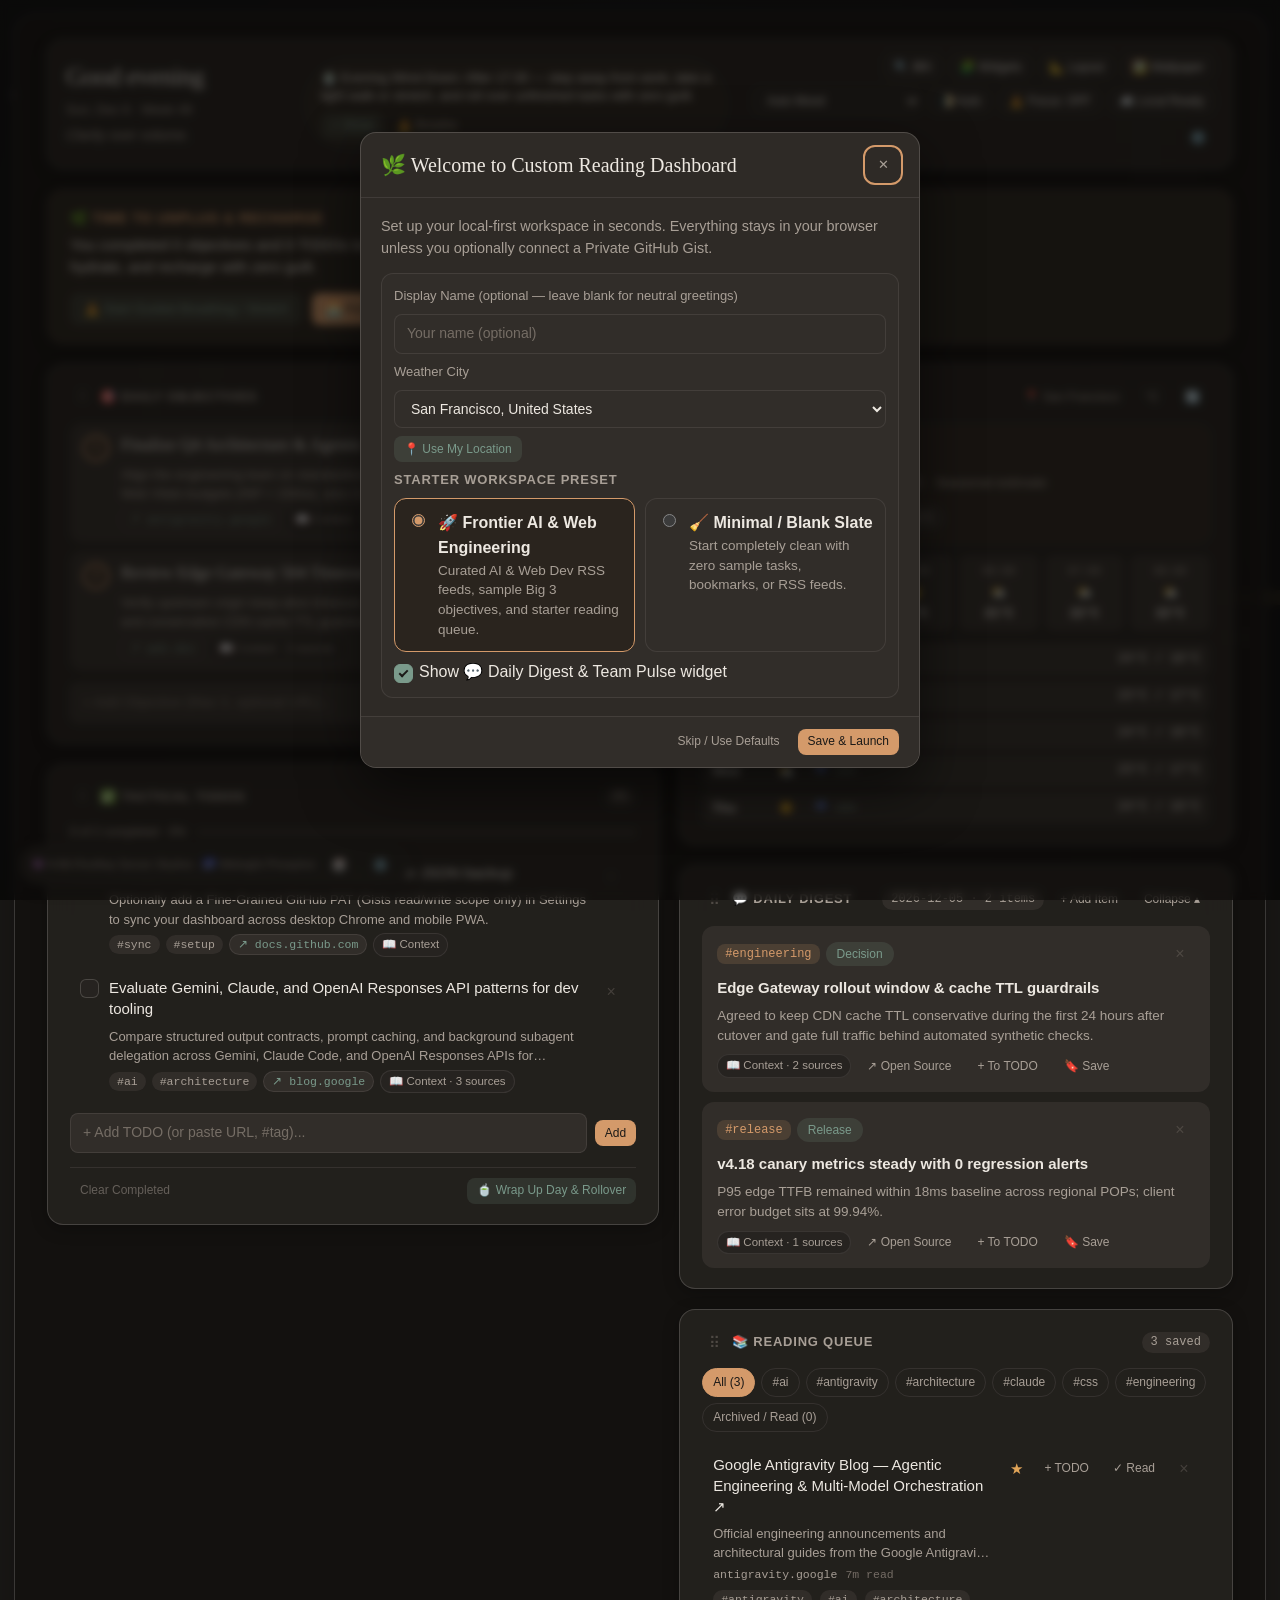
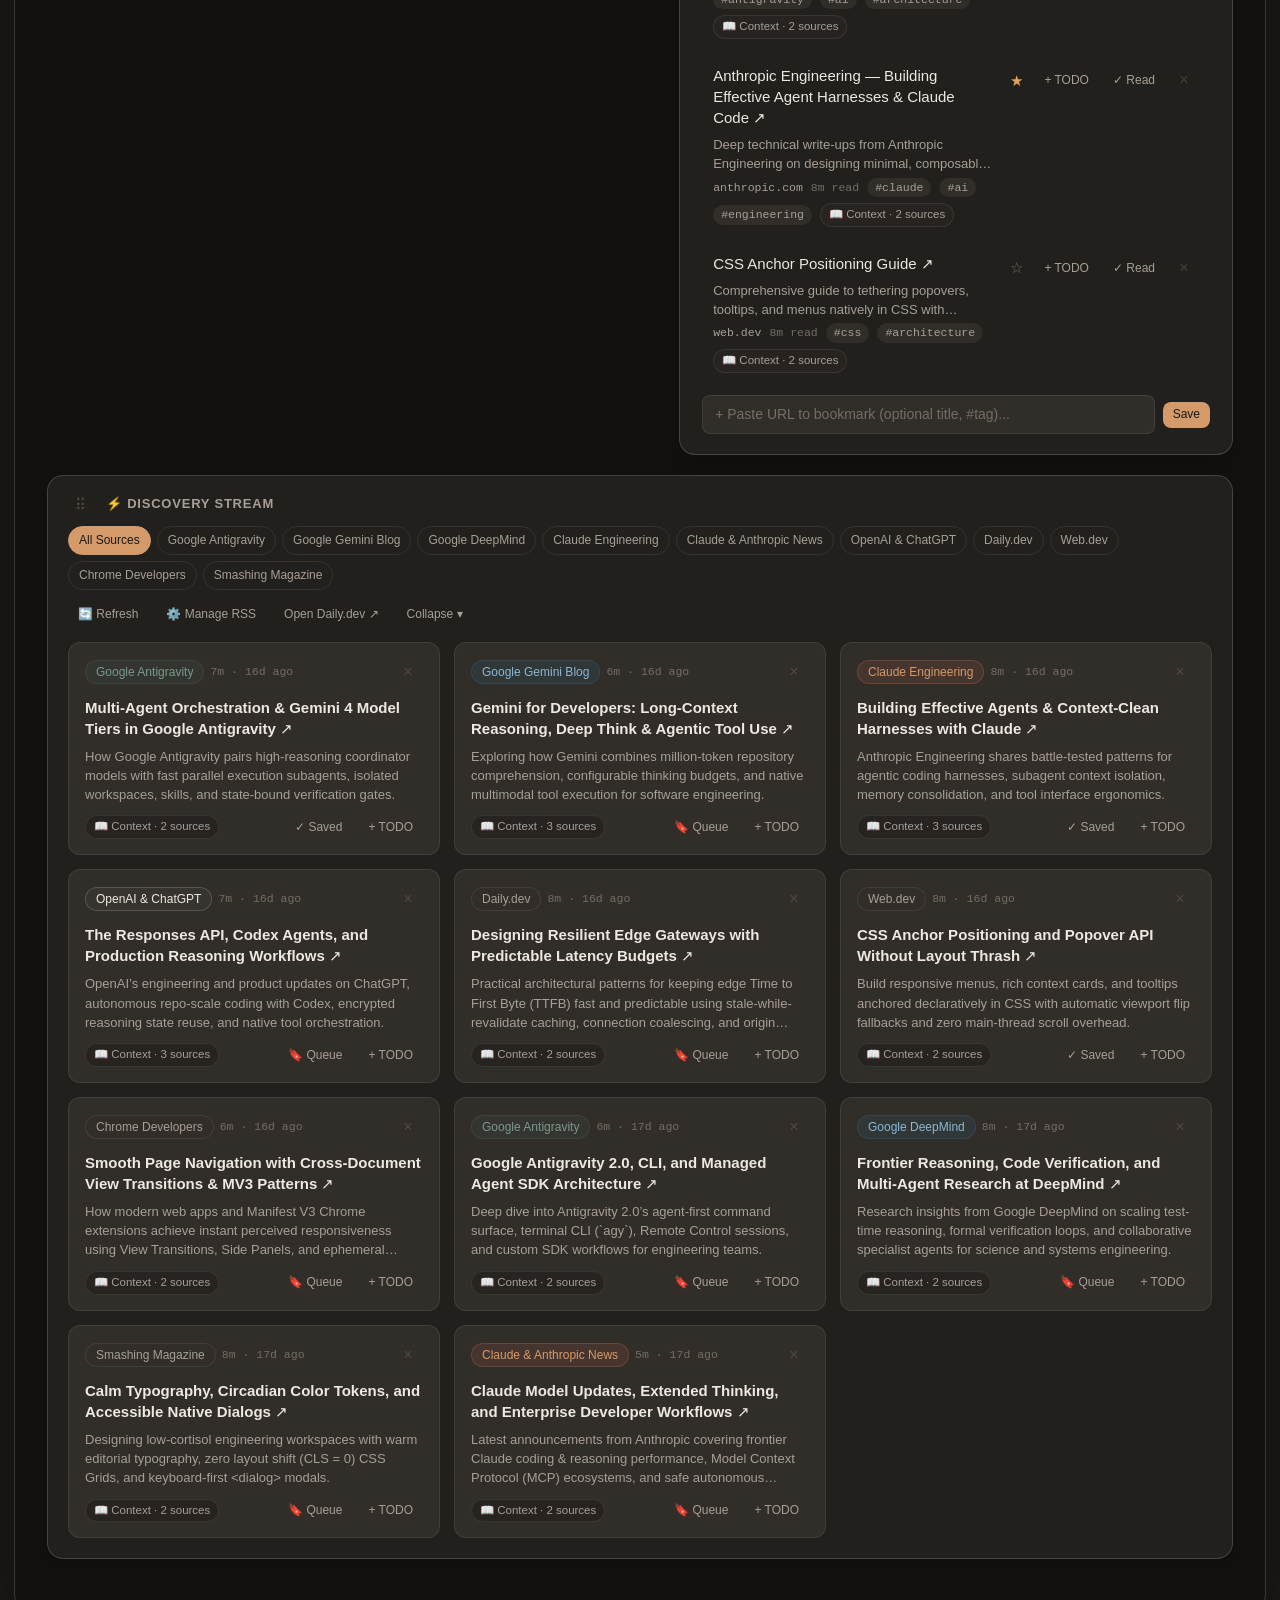
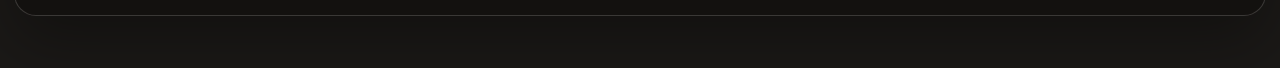
==== commit 45be841b: "Rename PWA branding to Custom Reading Dashboard" ====
--- a/index.html
+++ b/index.html
@@ -3,7 +3,7 @@
 <head>
   <meta charset="utf-8" />
   <meta name="viewport" content="width=device-width, initial-scale=1, viewport-fit=cover" />
-  <title>Calm Morning Gateway</title>
+  <title>Custom Reading Dashboard</title>
   <meta name="description" content="Warm, mindful daily objectives, tactical TODOs, daily digest, weather & widget store, customizable layout, and circadian nerdy wallpapers." />
   <meta name="theme-color" content="#4A6B5D" />
   <meta name="apple-mobile-web-app-capable" content="yes" />
@@ -746,7 +746,7 @@
   <!-- Native Modal: First-Run Welcome & Quick Profile Setup -->
   <dialog class="gateway-modal" id="onboarding-modal" closedby="any" aria-labelledby="onboarding-title">
     <div class="modal-header">
-      <h2 class="modal-title" id="onboarding-title">🌿 Welcome to Calm Morning Gateway</h2>
+      <h2 class="modal-title" id="onboarding-title">🌿 Welcome to Custom Reading Dashboard</h2>
       <button type="button" class="btn btn-icon" data-close-modal="onboarding-modal" aria-label="Close welcome setup">✕</button>
     </div>
     <div class="modal-body">
--- a/css/tokens.css
+++ b/css/tokens.css
@@ -1,5 +1,5 @@
 /* ==========================================================================
-   Calm Morning Gateway — Circadian Design Tokens & Base Reset
+   Custom Reading Dashboard — Circadian Design Tokens & Base Reset
    Biophilic Warm Studio Palette: Morning Warmth · Deep Work Flow · Evening Cedar
    ========================================================================== */
 
--- a/css/layout.css
+++ b/css/layout.css
@@ -1,5 +1,5 @@
 /* ==========================================================================
-   Calm Morning Gateway — Zero-CLS Responsive Layout & Viewport Shells
+   Custom Reading Dashboard — Zero-CLS Responsive Layout & Viewport Shells
    Supports: Desktop New Tab (>=1024px), iPad (768-1023px),
              Mobile PWA (<=767px), and Chrome Side Panel ([data-view="sidepanel"])
    ========================================================================== */
--- a/css/components.css
+++ b/css/components.css
@@ -1,5 +1,5 @@
 /* ==========================================================================
-   Calm Morning Gateway — Warm Studio Components, Micro-Interactions & Modals
+   Custom Reading Dashboard — Warm Studio Components, Micro-Interactions & Modals
    ========================================================================== */
 
 /* --------------------------------------------------------------------------
